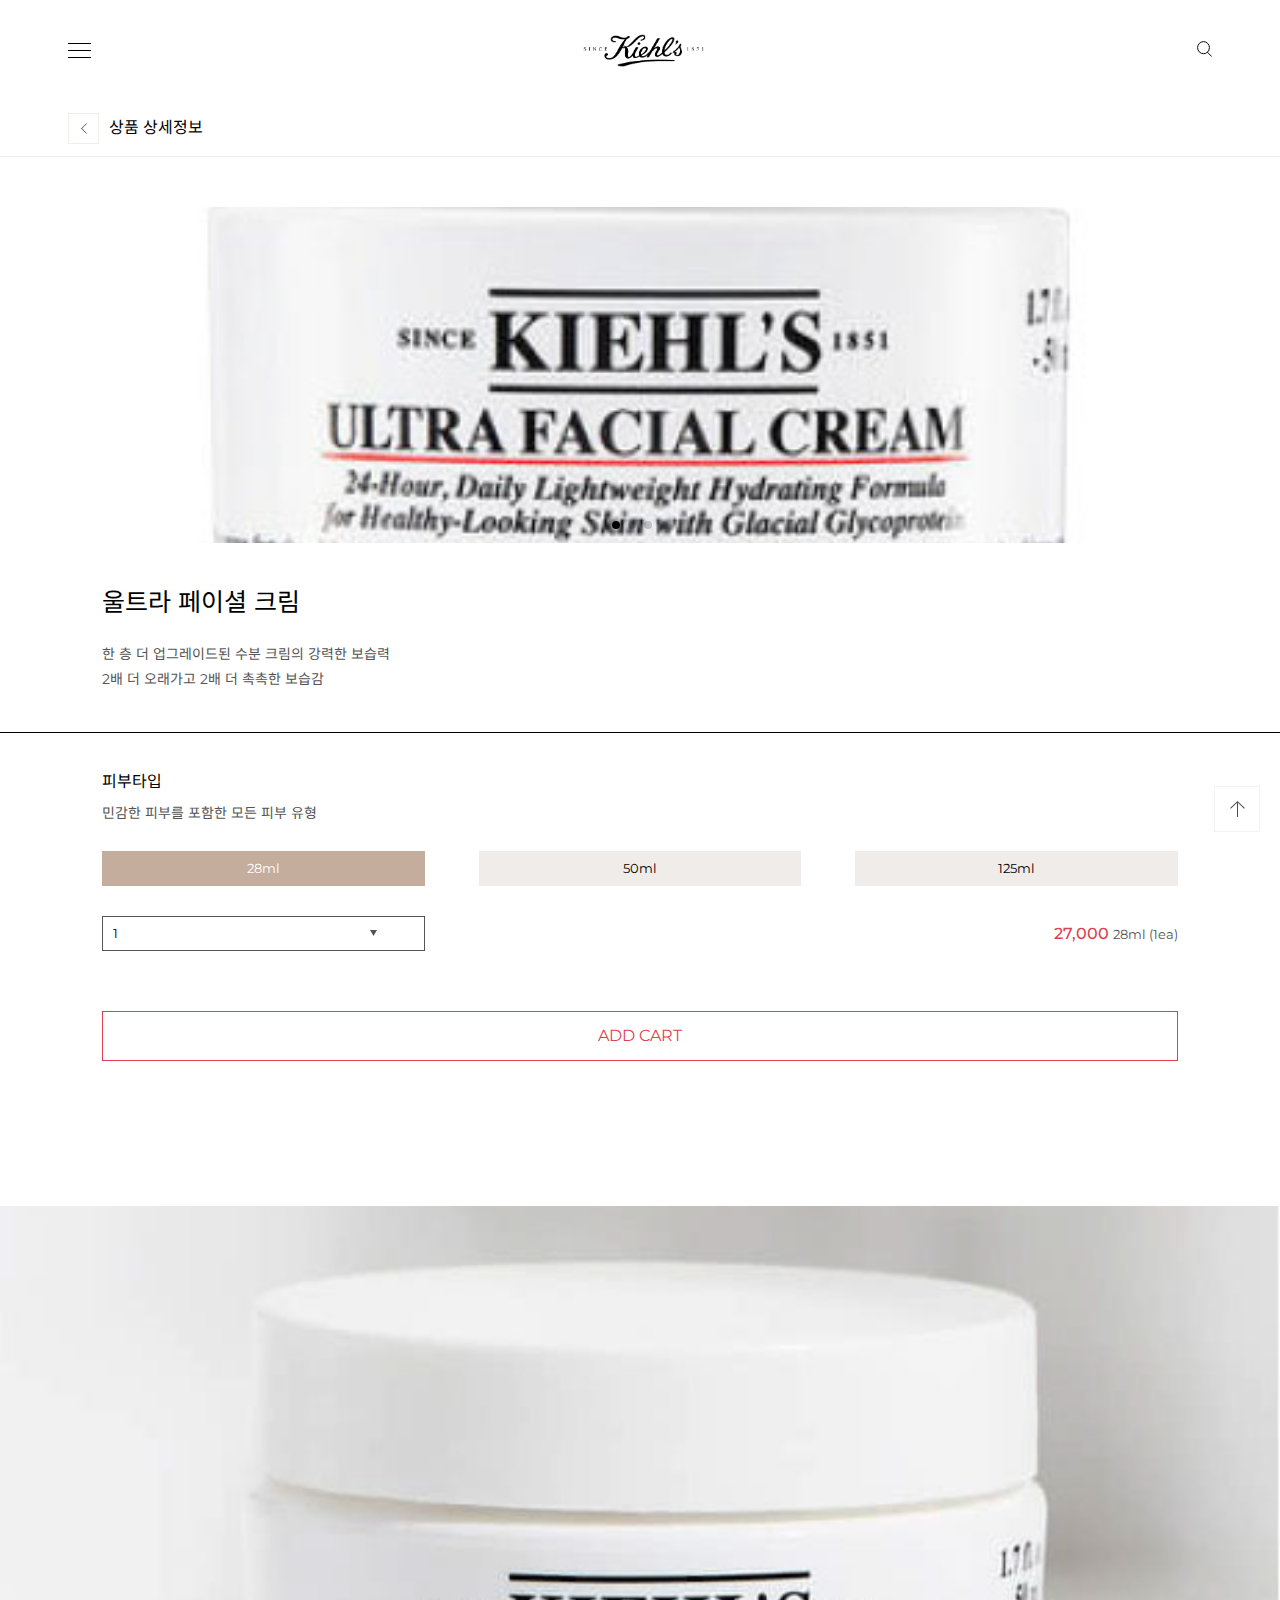
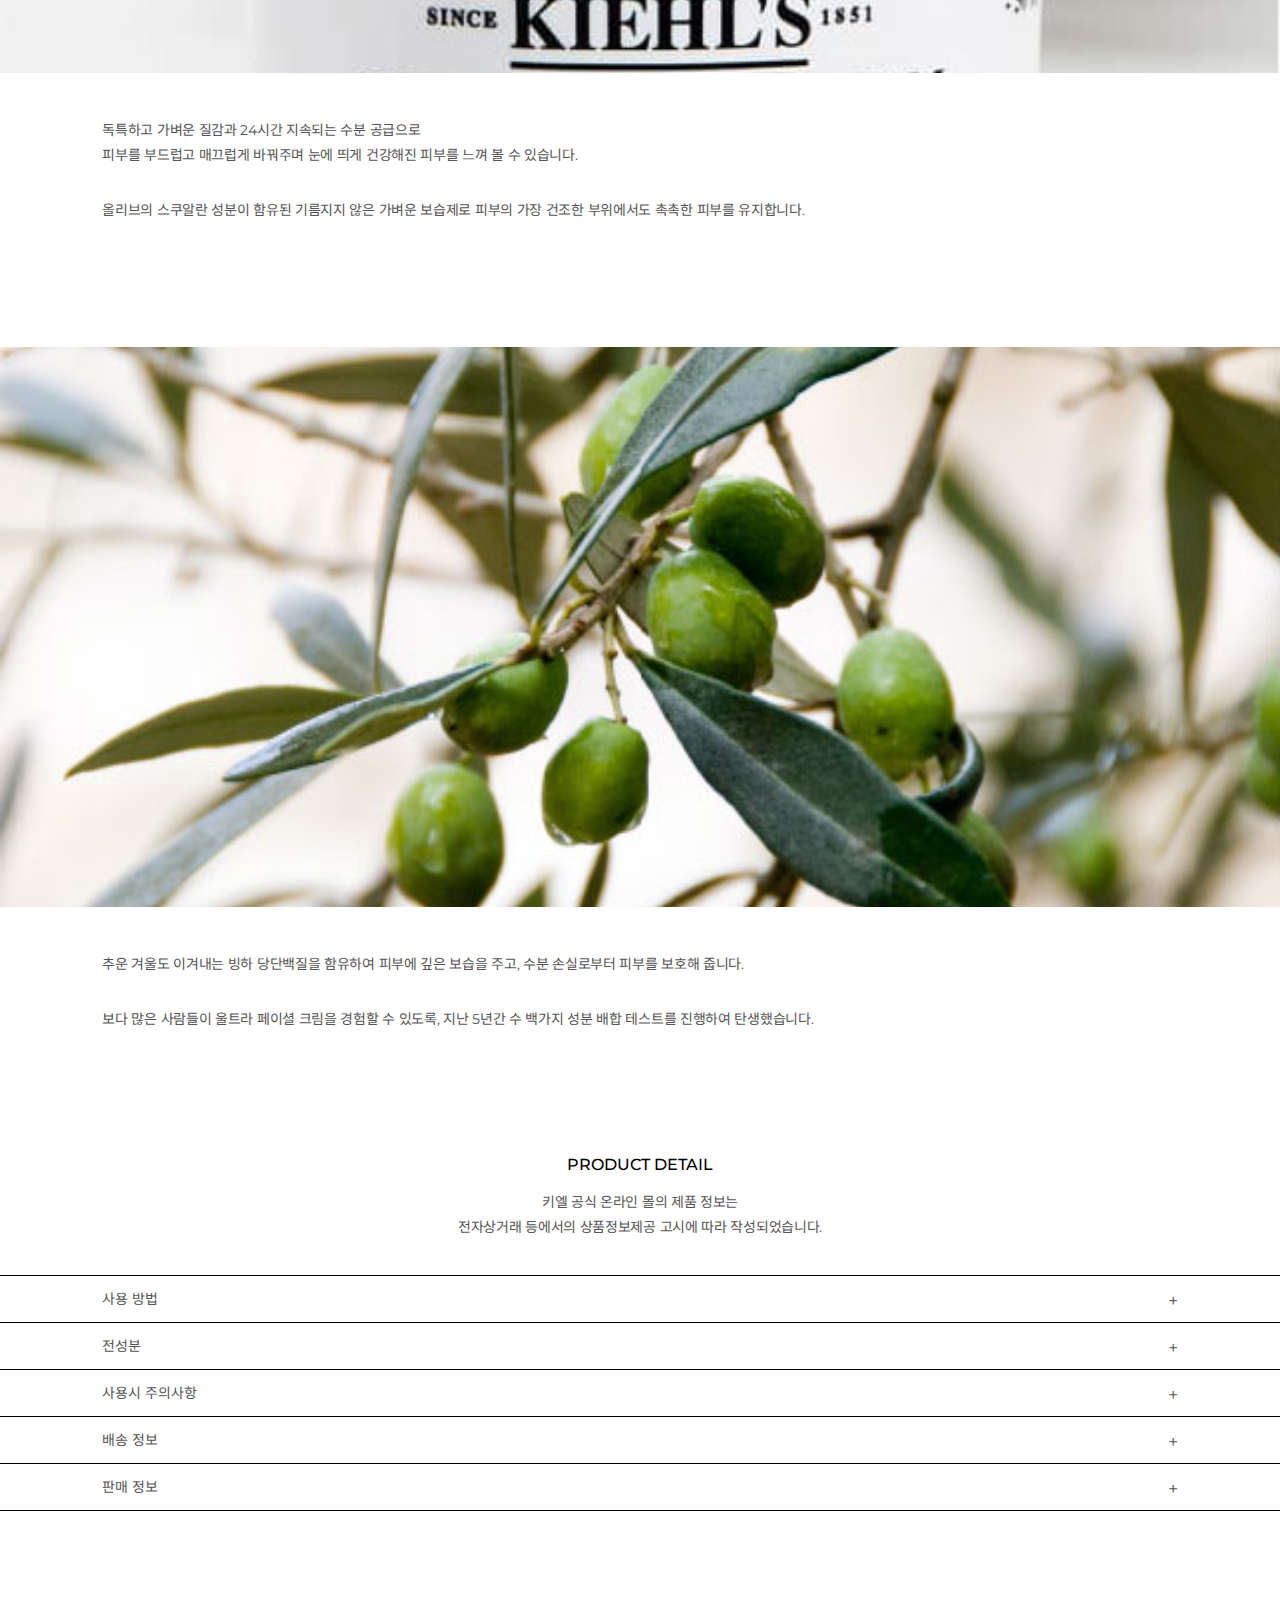
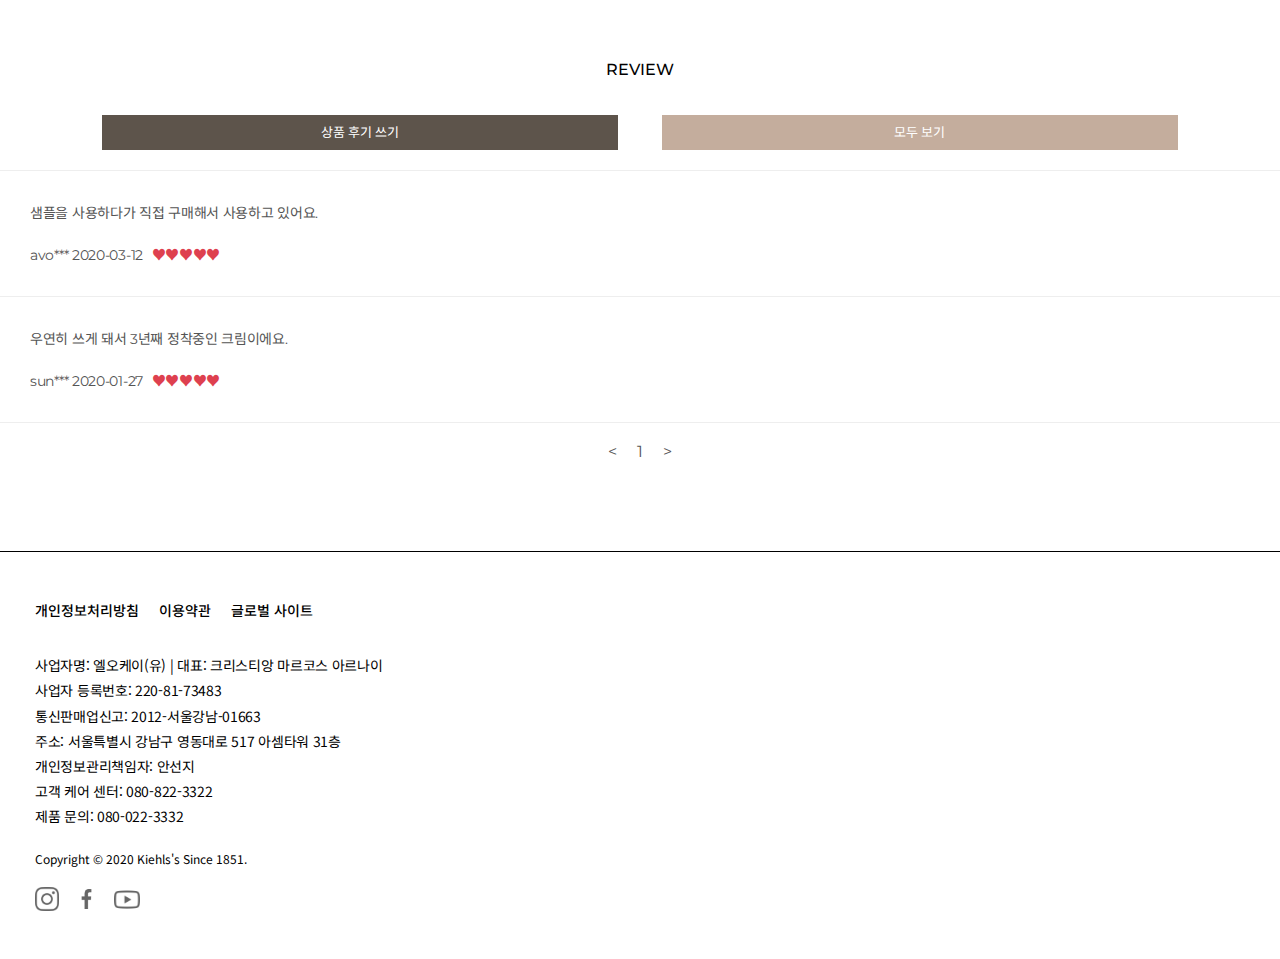
==== prdDetail/detail.html @ f4f944f7 "modify detail page problems" ====
<!DOCTYPE html>
<html lang="ko">
    <head>
        <meta charset="utf-8">
        <meta http-equiv="X-UA-Compatible" content="IE=Edge">
        <meta name="viewport" content="width=device-width, initial-scale=1, minimum-scale=1, maximum-scale=1, user-scalable=no">
        <title>키엘 공식 온라인 몰</title>
        <meta name="description" content="온라인 몰 혜택, 프로모션, 스킨케어, 바디케어, 헤어, 향수 등 제품소개">
        <meta name="keywords" content="키엘, 공식 온라인 몰, 온라인몰 혜택 Kiehl's">
        <meta property="og:title" content="키엘 공식 온라인 몰">
        <meta property="og:url" content="http://sinbhs.dothome.co.kr/kiehlsWebpage/prdDetail/detail.html">
        <meta property="og:image" content="https://www.kiehls.co.kr/on/demandware.static/-/Sites-kiehls-kr-Library/ko_KR/dwb7ccbcce/170309-og-image.jpg">
        <meta property="og:description" content="온라인 몰 혜택, 프로모션, 스킨케어, 바디케어, 헤어, 향수 등 제품소개">
        <!-- twitter -->
        <meta name="twitter:card" content="키엘 공식 온라인 몰">
        <meta name="twitter:title" content="키엘 공식 온라인 몰">
        <meta name="twitter:url" content="http://sinbhs.dothome.co.kr/kiehlsWebpage/prdDetail/detail.html">
        <meta name="twitter:image" content="https://img1.daumcdn.net/thumb/R1280x0/?scode=mtistory2&fname=https%3A%2F%2Fblog.kakaocdn.net%2Fdn%2FZUYjJ%2FbtqJjFGvYnX%2FF4iKbvfAOw3pqucAxz499K%2Fimg.jpg">
        <meta name="twitter:description" content="온라인 몰 혜택, 프로모션, 스킨케어, 바디케어, 헤어, 향수 등 제품소개">

        <!-- favicon -->
        <link rel="apple-touch-icon" sizes="114x114" href="../images/apple-touch-icon.png">
        <link rel="icon" type="image/png" sizes="32x32" href="../images/favicon-32x32.png">
        <link rel="icon" type="image/png" sizes="16x16" href="../images/favicon-16x16.png">
        <meta name="msapplication-TileColor" content="#da532c">
        <meta name="theme-color" content="#ffffff">
        <!-- normalize css -->
        <link rel="stylesheet" href="../common/normalize.css">
        <!-- font css -->
        <link href="https://fonts.googleapis.com/css2?family=Montserrat:wght@400;500;600&family=Noto+Sans+KR:wght@300;400;500&display=swap" rel="stylesheet">
        <!-- swiper css -->
        <link rel="stylesheet" href="../common/swiper-bundle.min.css">
        <!-- detail css -->
        <link rel="stylesheet" href="detail.css">

        <!-- jQuery -->
        <script src="https://cdn.jsdelivr.net/npm/jquery@3.5.1/dist/jquery.min.js"></script>
        <script src="../common/swiper-bundle.min.js"></script>
        <script src="js/detail.js"></script>
    </head>

    <body>
        <header>
            <!-- 모바일 햄버거 메뉴 -->
            <div class="hamburgerMenu">
                <div class="center"></div>
            </div>
            <!-- 메인 네비게이션 바 -->
            <ul class="gnb">
                <li>
                    <a href="#">브랜드 소개</a>
                    <div class="sub_menu1 sub">
                        <ul>
                            <li>about Brand</li>
                            <li><a href="#">브랜드 스토리</a></li>
                            <li><a href="#">매장 안내</a></li>
                        </ul>
                    </div>
                </li>
                <li><a href="../product/product.html">제품 소개</a>
                    <div class="sub_menu2 sub">
                        <ul>
                            <li>by Category</li>
                            <li><a href="#">신제품</a></li>
                            <li><a href="#">베스트 셀러</a></li>
                            <li><a href="../product/product.html">스킨 케어</a></li>
                            <li><a href="#">맨 케어</a></li>
                            <li><a href="#">바디 & 헤어</a></li>
                            <li><a href="#">반려동물</a></li>
                        </ul>
                    </div>
                </li>
                <li><a href="#">이벤트</a></li>
            </ul>
            <!-- 로고 -->
            <h1><a href="../index.html">kiehl's Logo</a></h1>
            <!-- 검색, 멤버, 장바구니 내비게이션 -->
            <div class="right">
                <a href="#"><img src="../images/searchIcon.svg" alt="search"></a>
                <ul class="sub_gnb">
                    <li><a href="#">로그인</a></li>
                    <li><a href="#">회원가입</a></li>
                    <li><a href="#"><img src="../images/shoppingBag.svg" alt="shoppingBag"></a></li>
                </ul>
            </div>
        </header>
        <!-- 검색창 -->
        <div class="searchBox">
            <form id="searchBarform">
                <fieldset>
                    <img src="../images/searchIcon.svg" alt="search icon" class="search-icon">
                    <input type="text" id="keyword" placeholder="Type here to search">
                    <img src="../images/closebtn.png" alt="close-icon" class="close-icon">
                </fieldset>
            </form>
        </div>
        <!-- 햄버거 메뉴 overlay -->
        <aside>
            <div class="first">
                <ul class="category">
                    <li><a href="#">브랜드 소개</a></li>
                    <li><a href="#">제품 소개</a></li>
                    <li><a href="#">이벤트</a></li>
                </ul>
                <ul class="member">
                    <li><a href="#">로그인/회원가입</a></li>
                    <li><a href="#">주문조회</a></li>
                    <li><a href="#">장바구니</a></li>
                </ul>
            </div>
            <div class="brand second">
                <ul>
                    <li><a href="#">브랜드 스토리</a></li>
                    <li><a href="#">매장 안내</a></li>
                </ul>
            </div>
            <div class="prd second">
                <ul>
                    <li><a href="#">신제품</a></li>
                    <li><a href="../product/product.html">베스트 셀러</a></li>
                    <li><a href="../product/product.html">스킨 케어</a></li>
                    <li><a href="#">맨 케어</a></li>
                    <li><a href="#">바디 & 헤어</a></li>
                    <li><a href="#">반려동물</a></li>
                </ul>
            </div>
        </aside>
        <!-- contents container-->
        <div class="container">
            <!-- 제품 메뉴 박스 -->
            <div class="product-menu-box">
                <!-- 카테고리 타이틀 -->
                <div class="titleArea">
                    <div class="return_history">
                        <a href="#" onclick="history.go(-1); return false;"><img src="images/historyReturnBtn.svg" alt="뒤로가기 버튼"></a>
                    </div>
                    <h2>상품 상세정보</h2>
                </div>
                <!-- 경로 -->
                <div class="category-path">
                    <ol>
                        <li><a href="../index.html">홈</a></li>
                        <li><a href="../product/product.html">스킨 케어</a></li>
                        <li><a href="#">모든 스킨</a></li>
                        <li><a href="#">울트라 페이셜 크림</a></li>
                    </ol>
                </div>
            </div>
            <!-- 제품 박스1 -->
            <div class="prdBox1">
                <div class="prdSlide">
                    <div class="prdImg swiper-container">
                        <ul class="swiper-wrapper">
                            <li class="swiper-slide"></li>
                            <li class="swiper-slide"></li>
                            <li class="swiper-slide"></li>
                            <li class="swiper-slide"></li>
                        </ul>
                        <!-- Add Pagination -->
                        <div class="swiper-pagination"></div>
                    </div>
                </div>
                <div class="prdInfo">
                    <div class="infoTop">
                        <h3>울트라 페이셜 크림</h3>
                        <p>한 층 더 업그레이드된 수분 크림의 강력한 보습력<br>2배 더 오래가고 2배 더 촉촉한 보습감</p>
                    </div>
                    <h4>피부타입</h4>
                    <p>민감한 피부를 포함한 모든 피부 유형</p>
                    <form>
                        <div class="capacity">
                            <input type="button" value="28ml" class="choice">
                            <input type="button" value="50ml">
                            <input type="button" value="125ml">
                        </div>
                        <div class="ea_price">
                            <div class="ea">
                                <select name="ea" id="ea">
                                    <option value="1">1</option>
                                    <option value="2">2</option>
                                    <option value="3">3</option>
                                </select>
                            </div>
                            <div class="price">
                                <p>27,000 <span>28ml (1ea)</span></p>
                            </div>
                        </div>
                        <input type="button" value="add cart" class="cart">
                    </form>
                </div>
            </div>
            <!-- 제품 박스2 -->
            <div class="prdBox2">
                <div class="left">
                    <div class="img1">img1</div>
                    <div class="txtbox">
                        <p>독특하고 가벼운 질감과 24시간 지속되는 수분 공급으로 <br>피부를 부드럽고 매끄럽게 바꿔주며 눈에 띄게 건강해진 피부를 느껴 볼 수 있습니다.</p>
                        <p>올리브의 스쿠알란 성분이 함유된 기름지지 않은 가벼운 보습제로 피부의 가장 건조한 부위에서도 촉촉한 피부를 유지합니다.</p>
                    </div>
                </div>
                <div class="right">
                    <div class="img2">img2</div>
                    <p>추운 겨울도 이겨내는 빙하 당단백질을 함유하여 피부에 깊은 보습을 주고, 수분 손실로부터 피부를 보호해 줍니다.</p>
                    <p>보다 많은 사람들이 울트라 페이셜 크림을 경험할 수 있도록, 지난 5년간 수 백가지 성분 배합 테스트를 진행하여 탄생했습니다.</p>
                </div>
            </div>
            <div class="prdBox3">
                <h2>product detail</h2>
                <p>키엘 공식 온라인 몰의 제품 정보는 <br>전자상거래 등에서의 상품정보제공 고시에 따라 작성되었습니다.</p>
                <ul class="menu">
                    <li>
                        <span>사용 방법</span>
                        <div class="txt">
                            에센스 후 얼굴과 목에 펴 발라주세요. 오전 오후 모두 사용 가능합니다.
                        </div>
                    </li>
                    <li>
                        <span>전성분</span>
                        <div class="txt">
                            정제수 글리세린 사이클로헥사실록세인 스쿠알란 비스-피이지-18메틸에터다이메틸실레인 수크로오스스테아레이트 스테아릴알코올 피이지-8스테아레이트 미리스틸미리스테이트 펜타에리스리틸테트라에틸헥사노에이트 살구씨오일 페녹시에탄올 아보카도오일 글리세릴스테아레이트 세틸알코올 쌀겨오일 올리브오일 클로페네신 스테아릭애씨드 팔미틱애씨드 다이소듐이디티에이 아크릴레이트/C10-30알킬아크릴레이트크로스폴리머 카보머 스위트아몬드오일 잔탄검 에틸헥실글리세린 소듐하이드록사이드 토코페롤 돌콩오일 슈도알테로모나스발효추출물 미리스틱애씨드 하이드록시팔미토일스핑가닌 비에이치티 살리실릭애씨드 시트릭애씨드
                        </div>
                    </li>
                    <li>
                        <span>사용시 주의사항</span>
                        <div class="txt">
                            <ol>
                                <li>화장품 사용 시 또는 사용 후 직사광선에 의하여 사용부위가 붉은 반점, 부어오름 또는 가려움 등의 증상이나 부작용이 있는 경우 전문의와 상담할 것</li>
                                <li>상처가 있는 부위에는 사용을 자제할 것</li>
                                <li>보관 및 취급 시 주의 사항
                                    <p>가) 어린이의 손이 닿지 않는 곳에 보관할 것</p>
                                    <p>나) 직사광선을 피해서 보관할 것</p>
                                    <p>상세한 주의사항 내용은 제품에 부착된 라벨 내용을 참조해 주세요.</p>
                                </li>
                            </ol>
                        </div>
                    </li>
                    <li>
                        <span>배송 정보</span>
                        <div class="txt">
                            배송되는 제품은 사용기한이 12개월 이상 남아있는 제품부터 순차적으로 배송됩니다.<br>배송 문의 : 080-822-3322
                        </div>
                    </li>
                    <li>
                        <span>판매 정보</span>
                        <div class="txt">
                            <ul>
                                <li>책임판매업자: 엘오케이(유)</li>
                                <li>제조원: 미국 로레알사</li>
                                <li>제조국: 미국</li>
                                <li>품질보증기준: 본 제품에 이상이 있을 경우 공정거래위원회 고시 품목별 소비자 분쟁해결기준에 의해 보상해드립니다.</li>
                                <li>소비자상담 전화번호(구매/배송/사이트 이용 문의): 080-822-3322</li>
                                <li>제품 문의: 080-022-3332</li>
                            </ul>
                        </div>
                    </li>
                </ul>
            </div>
            <!-- review & Q&A -->
            <div class="prdBox4">
                <h2>review</h2>
                <div class="reversebox">
                    <div class="btnbox">
                        <input type="button" value="상품 후기 쓰기">
                        <input type="button" value="모두 보기">
                    </div>
                    <div class="reviewBox">
                        <ul class="reviewList">
                            <li>
                                <a href="#">
                                    <div class="thumb">
                                        <img src="images/review1.jpg" alt="review1">
                                    </div>
                                    <div class="con">
                                        <p>샘플을 사용하다가 직접 구매해서 사용하고 있어요.<br>사용 후 피부가 촉촉하면서 윤기가 돌아요. 보습 지속력도 좋아 하루종일 피부가 건조하지 않고 당김이 없어 좋아요.</p>
                                        <div class="bot">
                                            <p>avo***  2020-03-12  <span>♥♥♥♥♥</span></p>
                                        </div>
                                    </div>
                                </a>
                            </li>
                            <li>
                                <a href="#">
                                    <div class="thumb">
                                        <img src="images/review2.jpg" alt="review2">
                                    </div>
                                    <div class="con">
                                        <p>우연히 쓰게 돼서 3년째 정착중인 크림이에요.<br>겨울철에는 물론이고 여름에도 토너에 이거 하나만 바르면 딱입니다.</p>
                                        <div class="bot">
                                            <p>sun***  2020-01-27  <span>♥♥♥♥♥</span></p>
                                        </div>
                                    </div>
                                </a>
                            </li>
                        </ul>
                    </div>
                </div>
                    <div class="page">
                        <ul>
                            <li><a href="#"><</a></li>
                            <li><a href="#">1</a></li>
                            <li><a href="#">></a></li>
                        </ul>
                    </div>
            </div>
        </div>
        <!-- footer -->
        <footer>
            <ul>
                <li><a href="#">개인정보처리방침</a></li>
                <li><a href="#">이용약관</a></li>
                <li><a href="#">글로벌 사이트</a></li>
            </ul>
            <div class="box">
                <p>사업자명: 엘오케이(유) | 대표: 크리스티앙 마르코스 아르나이<br>사업자 등록번호: 220-81-73483<br>통신판매업신고: 2012-서울강남-01663<br>주소: 서울특별시 강남구 영동대로 517 아셈타워 31층<br>개인정보관리책임자: 안선지<br>고객 케어 센터: 080-822-3322<br>제품 문의: 080-022-3332</p>
            </div>
            <div class="botBox">
                <div class="copyright">
                    <p>copyright &copy; 2020 kiehls's Since 1851.</p>
                </div>
                <div class="sns">
                    <div class="insta">
                        <a href="https://www.instagram.com/kiehlskorea/?hl=ko" target="_blank"><img src="../images/instagramIcon.svg" alt="insta"></a>
                    </div>
                    <div class="facebook">
                        <a href="https://www.facebook.com/KiehlsKorea/" target="_blank"><img src="../images/facebookIcon.svg" alt="fb"></a>
                    </div>
                    <div class="youtube">
                        <a href="https://www.youtube.com/user/kiehlskorea" target="_blank"><img src="../images/youtubeIcon.svg" alt="youtube"></a>
                    </div>
                </div>
            </div>
        </footer>
    </div>
    <div class="mask"></div>
    <a class="scrollTop"></a>
    </body>
</html>
---- prdDetail/detail.css ----
@charset "utf-8";

body {font-family:'Montserrat','Noto Sans KR', sans-serif;}
p, h1, h2 {margin:0;}
ul {list-style: none; margin:0; padding:0;}
a {text-decoration: none; color:inherit; display:block;}
img {vertical-align: top;}

/* ---------- 모바일 ---------- */

/* 헤더 */
header {width: 100%; height:100px; background-color: #fff; display: flex; align-items: center; justify-content: space-between; padding:0 5.2777%; box-sizing: border-box; position:fixed; top:0; left:0; z-index: 20; transition:.3s;}
header.scrollDown {height:60px; border-bottom: 1px solid #eee;}
header .hamburgerMenu {width:23px; height:23px; display: flex; align-items: center; cursor: pointer;}
header .hamburgerMenu .center {width:23px; height:1px; background-color: #000;position: relative; z-index: 20;}
header .hamburgerMenu .center::before {content:''; display: block; width:23px; height:1px; background-color: #000; position: absolute; top:7px;}
header .hamburgerMenu .center::after {content:''; display: block; width:23px; height:1px; background-color: #000; position: absolute; bottom:7px;}
header h1 {text-indent: -9999px; background: url(../images/kielLogo.png) no-repeat center/cover; width:125px; height:33px;}
header h1 a {height:100%;}
header .gnb, header .sub_gnb {display: none;}

/* mobile hamburgerMenu overlay */
aside {display: flex; position: fixed; top:0; left:-100%; width: 100%; height:100%; z-index: 19;}
aside .first {width:50%; height:100vh; background-color: #fff; position: absolute; top:0; left:0; z-index: 18; padding:110px 25px 0; box-sizing: border-box; display: flex; flex-direction: column; letter-spacing: -0.3px; font-weight: 300;}
aside .first .category {font-size: 15px; line-height: 2.5;}
aside .first .member {font-size:14px; line-height: 2; position: absolute; bottom:150px; left:25px;}
aside .second {width:50%; height:100vh; background-color:#fbf9f5; position: absolute; top:0; right:0; padding:110px 25px 0; box-sizing: border-box; font-size:15px; line-height: 2.5; letter-spacing: -0.3px; opacity: 0; font-weight: 300;}

/* mobile hamburgerMenu active */
.hamburgerMenu.activeM div{animation: Menu 300ms ease forwards;}
.hamburgerMenu.activeM div::before{display: none;}
.hamburgerMenu.activeM div::after {bottom:0; animation: Menu-after 300ms ease forwards;}

@keyframes Menu {
    50% {transform:rotate(0deg);}
    100% {transform:rotate(45deg);}
}
@keyframes Menu-after {
    50% {bottom:0; transform: rotate(0deg);}
    100% {bottom:0; transform:rotate(90deg);}
}

/* search box */
.searchBox {width:100%; position:fixed; top:99px; z-index:17; background-color: #fff; opacity: 0; visibility: hidden; transition: 0.3s;}
.searchBox.click {opacity: 1; visibility: visible;}
html.scrollDown .searchBox {top:59px;}
fieldset {border:none; border-radius: 0; padding:0; width:80%; margin:0 auto; position: relative;}
fieldset img {position:absolute; display: block;}
fieldset .search-icon {top:32px;}
fieldset input {width:100%; padding:0 36px 5px; border:0; line-height: 32px; font-size:15px; color:#7c8389; background-color: #fff; margin:24px auto; border-bottom:1px solid #000; box-sizing: border-box; outline: none;}
fieldset .close-icon {width:15px; top:32px; right:10px; cursor: pointer;}

/* container */
.container {color:#555555; padding-top:100px;}
p {line-height: 21px;}

/* 제품 타이틀 메뉴 */
.container .titleArea {height: 56px; display: flex; align-items: center; padding:0 5.3333%; border-bottom: 1px solid #F1EDE9;}
.container .titleArea .return_history {width:29px; height:29px; border:1px solid #F1EDE9;}
.container .titleArea .return_history a img {display: block; padding:9px 11.5px;}
.container .titleArea h2 {padding-left:10px; font-size: 1em; color:#000; font-weight: normal; margin-bottom:0;}


/* 제품 메뉴 박스 */
.container .product-menu-box .category-path {display: none;}

/* prdBox1 */
/* prdBox1 slider */
.container .prdBox1 .prdImg {width:100%; height:336px; margin:50px 0 45px;}
.container .prdBox1 .prdImg .swiper-container {width:100%; height:100%;}
.container .prdBox1 .prdImg ul li:first-child {background: url(images/prdDetail1.jpg) no-repeat center/cover;}
.container .prdBox1 .prdImg ul li:nth-child(2) {background: url(images/prdDetail2.jpg) no-repeat center/cover;}
.container .prdBox1 .prdImg ul li:nth-child(3) {background: url(images/prdDetail3.jpg) no-repeat center/cover;}
.container .prdBox1 .prdImg ul li:last-child {background: url(images/prdDetail4.jpg) no-repeat center/cover;}
/* prdBox1 info */
.prdBox1 .prdInfo .infoTop {border-bottom:1px solid #000;}
.prdBox1 .prdInfo h3 {font-size: 25px; font-weight: normal; color:#000; padding:0 8%;}
.prdBox1 .prdInfo p {padding:0 8% 40px; font-size: 14px; line-height:25px;}
.prdBox1 .prdInfo h4 {margin:0; padding:40px 8% 10px; font-weight: normal; color:#000;}
.prdBox1 .prdInfo h4 + p {padding-bottom: 25px;}
.prdBox1 form .capacity {padding:0 8% 30px; display: flex; justify-content: space-between;}
.prdBox1 form .capacity input {width:30%; height:35px; font-size: 13px; outline: none; border:none; background-color: #EFECEA;}
.prdBox1 form .capacity input.choice {background-color: #C4AD9D; color:#fff;}
.prdBox1 form .ea_price {padding:0 8% 60px; display: flex; justify-content: space-between;}
.prdBox1 form .ea_price .ea {width: 30%;}
.prdBox1 form .ea_price .price {display: flex; justify-content: flex-end; align-items: center;}
.prdBox1 form .ea_price .price p {padding:0; font-size: 16px; color: #de404f; font-weight: 500;}
.prdBox1 form .ea_price .price p span {color:#555; font-size:13px;font-weight: normal;}
.prdBox1 form .ea_price .ea select {width:100%; font-size: 13px; outline:none; border-color:#555; padding:9px 40px 9px 10px; appearance: none; background: url(images/selectBtn.svg) no-repeat 85% 50%;}
.prdBox1 form .cart {width:84%; margin:0 8%; background-color: transparent; outline: none; border:1px solid #de404f; color:#de404f; text-transform: uppercase; padding:15px;}
.prdBox1 form .cart:active {background-color: #de404f; color:#fff;}

/* prdBox2 img & detail explain */
.prdBox2 {margin-top:145px;}
.prdBox2 .left .img1 {width:100%; height:467px; text-indent: -9999px; background: url(images/img1.jpg) no-repeat center/cover; margin-bottom: 45px;}
.prdBox2 .left p, .prdBox2 .right p {padding:0 8% 30px; font-size: 14px; line-height: 25px; letter-spacing: -0.3px;}
.prdBox2 .left p:nth-of-type(2), .prdBox2 .right p:nth-of-type(2) {padding-bottom:124px;}
.prdBox2 .right .img2 {width:100%; height:560px; text-indent: -9999px; background: url(images/img2.jpg) no-repeat center/cover; margin-bottom: 45px;}

/* prdBox3 Menu */
.prdBox3 {margin-bottom: 150px;}
h2 {text-align: center; font-size: 16px; font-weight: 500; text-transform: uppercase; margin-bottom: 15px; color:#000;}
.prdBox3 > p {text-align: center; font-size: 14px; letter-spacing: -0.3px; line-height: 25px; margin-bottom:35px;}
.prdBox3 > ul > li:first-child {border-top: 1px solid #000;}
.prdBox3 > ul > li {border-bottom: 1px solid #000; padding:15px 8%; font-size: 14px;}
.prdBox3 > ul > li::before {content: '+'; font-size:18px; float:right;}
.prdBox3 ul li .txt {line-height: 25px; padding:20px 10px;}
.prdBox3 .menu li.on::before {content: '-';}

/* prdBox4 review */
.prdBox4 h2 {margin-bottom:35px;}
.prdBox4 .btnbox {padding:0 8% 20px; display: flex; justify-content: space-between;}
.prdBox4 .btnbox input {width:48%; height:35px; outline: none; border:none; color:#fff; font-size: 13px;}
.prdBox4 .btnbox input:nth-of-type(1) {background-color: #5D544B;}
.prdBox4 .btnbox input:nth-of-type(2) {background-color: #C4AD9D;}
.prdBox4 .reviewList li {border-top:1px solid #eee; font-size: 14px; letter-spacing: -0.3px;}
.prdBox4 .reviewList li:last-child {border-bottom:1px solid #eee;}
.prdBox4 .reviewList li a {height:85px; padding:20px 30px;}
.prdBox4 .reviewList li a .thumb {display: none;}
.prdBox4 .reviewList li a .con {display: flex; height:100%; flex-direction: column; justify-content: space-around;}
.prdBox4 .reviewList li a .con p {height:18px; overflow: hidden;}
.prdBox4 .reviewList li a .con .bot span {padding:0 5px; color:#de404f;}

/* page */
.page {padding:20px 8% 90px;}
.page ul {display: flex; justify-content: center;}
.page ul li {padding:0 10px;}

/* footer */
footer {padding: 50px 35px 0; font-size: 14px; font-family: 'Noto Sans KR', sans-serif; border-top:1px solid #000;}
footer ul {display: flex; font-size: 14px; margin-bottom:35px; font-weight: 500;}
footer ul li {padding-right:20px;}
footer ul li:hover {color:#de404f;}
footer .box {margin-bottom: 18px;}
footer .box p {line-height:1.8; letter-spacing: -0.3px;}
footer .copyright {margin-bottom: 18px; font-size: 12px; text-transform: capitalize;}
/* sns */
.sns {display: flex; margin-bottom:47px; align-items: center;}
.sns div {margin-right:18px;}

/* 스크롤 탑 */
.scrollTop {border:1px solid #eee; width:44px; height:44px; background: url(../images/scrollTopArrow.svg) no-repeat center, #fff; position: fixed; right:20px; bottom:68px; opacity: 0.7; cursor: pointer;}

/* hamburgerMenu mask */
.mask {position: fixed; top:0; left:0; width:100%; height:100%; background-color: #4a3939; z-index: 16; opacity: 0; visibility: hidden; transition:.5s ease-in-out;}
html.activeM .mask {opacity: 0.5; visibility: visible;}

/* ---------- pc ---------- */
@media screen and (min-width:1339px) {
    /* header */
    header {height:160px; font-size: 15px; font-weight: 500;}
    header.scrollDown {height:80px; background-color: #fff; border-bottom: 1px solid #eee;}
    header h1 {width:220px; height:58px; position: absolute; left:50%; transform: translateX(-50%);}
    header .hamburgerMenu {display:none;}

    header .gnb, header .sub_gnb {display: flex;}
    header .gnb li {margin-right:45px;}
    header .gnb > li > a {height: 160px; line-height: 160px;}
    header .gnb li:hover > a{color:#de404f;}

    header .right {display: flex; align-items: center;}
    header .right a {margin-right:45px;}
    header .right .sub_gnb li:hover {color:#de404f;}
    header .right .sub_gnb li:last-child a {margin-right: 0;}

    /* header 호버시 나타나는 소메뉴 */
    .sub {width:100%; background-color: #fff; display: flex; align-items: center; padding:10px 5.2777%; position:fixed; top:120px; left:0; z-index:999; font-size:15px;}
    .sub li{padding:10px 0; font-weight: normal;}
    .sub li:first-child {font-weight: bold;}
    html.scrollDown .sub {top:80px;}

    /* search box */
    .searchBox {top:160px;}
    html.scrollDown .searchBox {top:80px;}
    fieldset {width:50%;}

    /* 제품 메뉴박스 */
    .container .product-menu-box .titleArea {padding:0; margin-top:43px; border:0;}
    .container .product-menu-box .titleArea .return_history {display: none;}
    .container .product-menu-box .titleArea h2 {text-indent: -9999px;}
    .container .product-menu-box .category-path {display: flex; justify-content: flex-end; align-items: center;}
    .product-menu-box .category-path ol {display: flex; margin:0; padding:0; list-style: none;}
    .product-menu-box .category-path ol li{padding-left:15px; margin-left:10px; background: url(images/path.svg) no-repeat 0 50%;}
    .product-menu-box .category-path ol li:first-child{background:none;}

    /* container */
    .container {padding:160px 10.9375% 0;}

    /* prdBox1 Img & Info */
    .prdBox1 {display: flex; padding:40px;}
    .container .prdSlide {width:50%; display: flex; align-items: center;}
    .container .prdBox1 .prdImg {width:462px; height:462px; margin:0 auto;}
    .container .prdBox1 .prdInfo {width:50%; padding:40px; box-sizing: border-box;}
    .prdBox1 .prdInfo h3 {padding:0; font-size: 30px;}
    .prdBox1 .prdInfo p {padding:0 0 28px; font-size: 16px; line-height: 28px;}
    .prdBox1 .prdInfo h4 {padding:30px 0 15px;}
    .prdBox1 form .capacity {padding: 0 0 35px;}
    .prdBox1 form .capacity input {height:55px; font-size: 16px; cursor: pointer;}
    .prdBox1 form .ea_price {padding: 0 0 65px;}
    .prdBox1 form .ea_price .ea select {height:55px; font-size: 16px; cursor: pointer;}
    .prdBox1 form .ea_price .price p {font-size: 25px;}
    .prdBox1 form .ea_price .price p span {font-size: 16px;}
    .prdBox1 form .cart {width:100%; margin:0; padding:20px; cursor: pointer; transition:0.3s;}
    .prdBox1 form .cart:hover {background-color: #de404f; color:#fff;}
    /* box2 img & detail explain */
    .prdBox2 {margin-top:150px; display: flex;}
    .prdBox2 .left {width:50%; display: flex; flex-direction: column-reverse; align-items: center;}
    .prdBox2 .left .img1 {width:85.6%; height:800px;}
    .prdBox2 .left p, .prdBox2 .right p {font-size: 16px; padding:41px 12.5333% 35px; box-sizing: border-box;}
    .prdBox2 .left p:nth-of-type(2) {padding:0 12.5333% 108px;}
    .prdBox2 .right {width:50%;}
    .prdBox2 .right .img2 {width:72.2666%; height: 810px; margin:0 auto;}
    .prdBox2 .right p:nth-of-type(1) {padding:87px 17% 0;}
    .prdBox2 .right p:nth-of-type(2) {padding:37px 17% 0;}

    /* prdBox3 Menu */
    .prdBox3 {margin:200px 0 290px;}
    h2 {font-size:25px; font-weight: 500; margin-bottom: 35px;}
    .prdBox3 > p br {display: none;}
    .prdBox3 > ul > li {padding:26px 4.7008%; font-size: 16px; cursor: pointer;}
    .prdBox3 > ul > li::before {font-size: 20px;}

    /* prdBox4 Review */
    .reversebox {display: flex; flex-direction: column-reverse;}
    .prdBox4 .reviewList li a {height:290px; padding:75px 38px; box-sizing: border-box; display: flex;}
    .prdBox4 .reviewList li a .thumb {display: block; padding-right:40px;}
    .prdBox4 .reviewList li a .con {padding:20px;}
    .prdBox4 .reviewList li a .con p {height:60px;}
    .prdBox4 .btnbox {padding:74px 0 94px;justify-content: flex-end;}
    .prdBox4 .btnbox input {width:195px; height:50px; cursor:pointer;}
    .prdBox4 .btnbox input:nth-of-type(1) {margin-right:34px;}
    .prdBox4 .page {display: none;}

    /* footer */
    footer {padding:120px 90px 0; font-size: 14px;}
    footer ul {font-size: 14px;}
    footer .box {margin-bottom: 30px;}
    footer .box p {line-height: 30px;}

    footer .botBox {display: flex; justify-content: space-between; padding:40px 0 90px; border-top: 1px solid #000;}
    footer .copyright {font-size: 14px; margin:0;}
    footer .sns {margin:0;}

    .scrollTop {bottom:56px;}
}
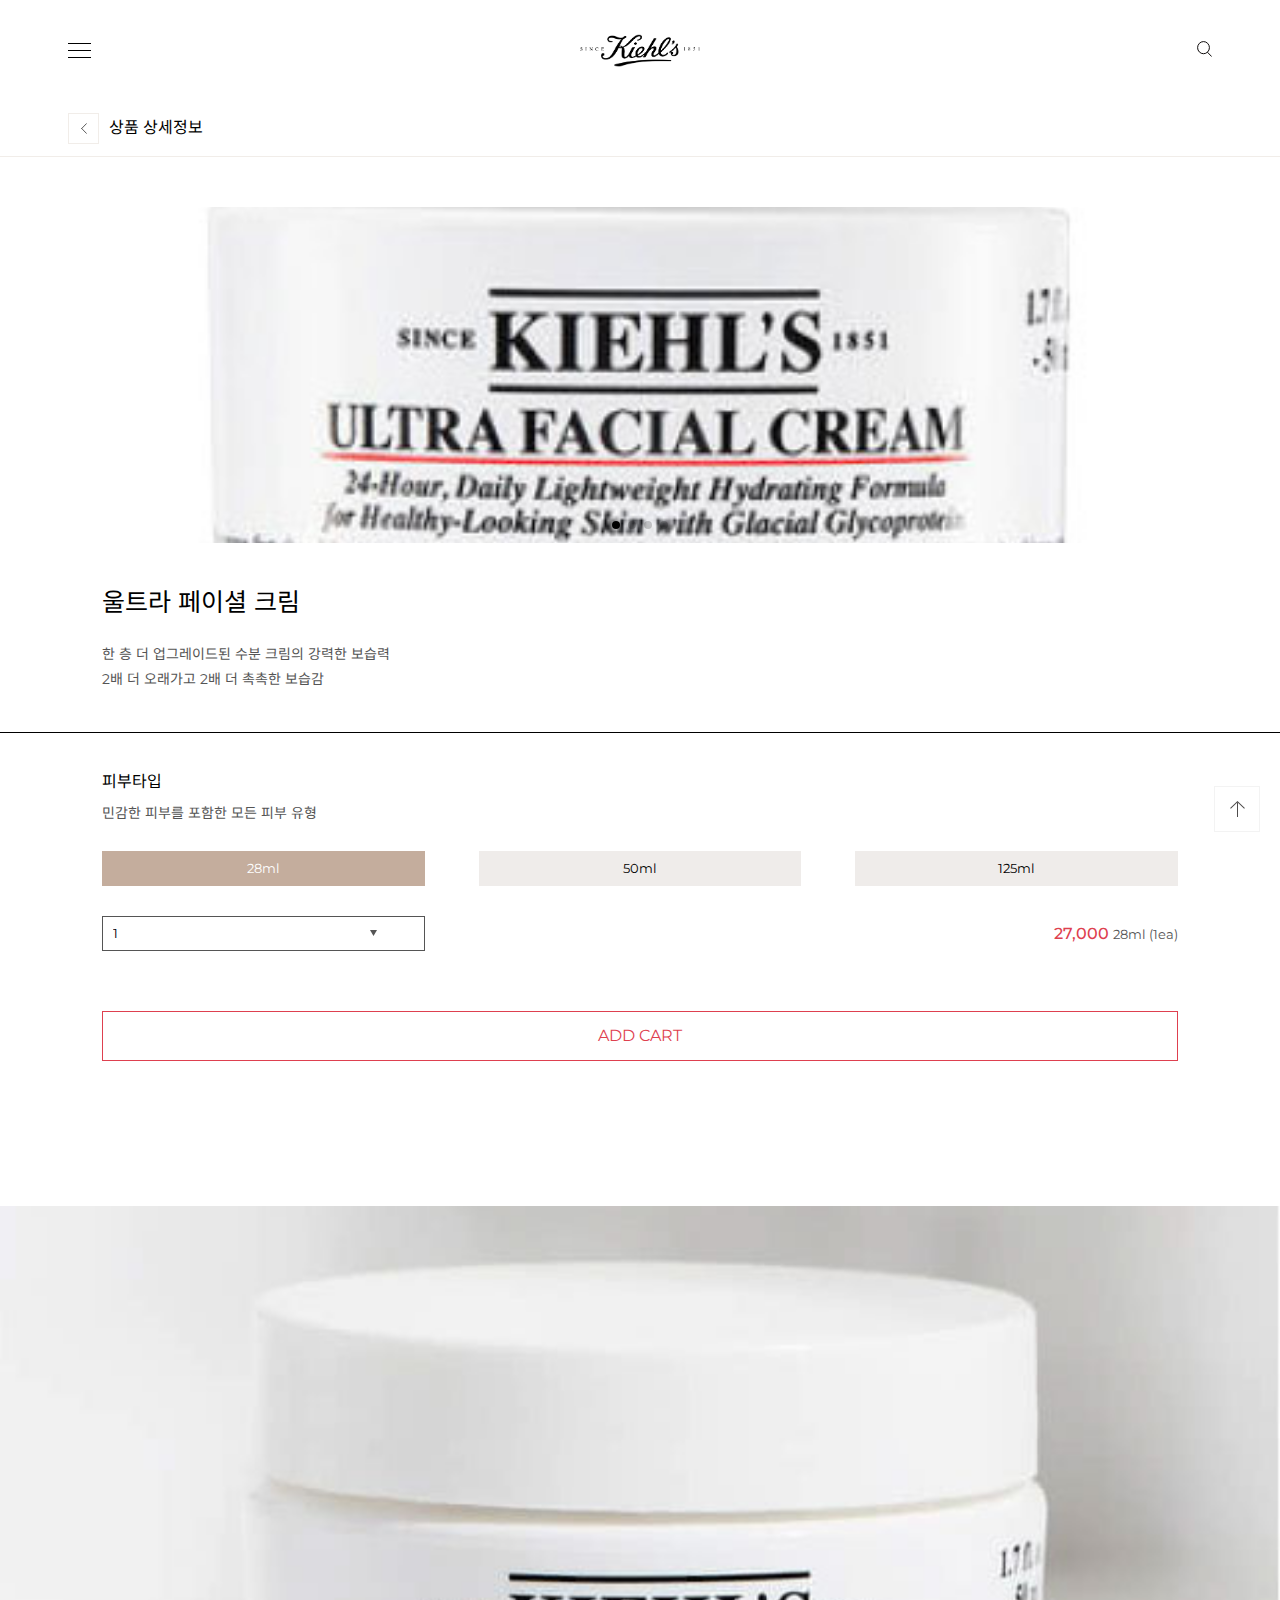
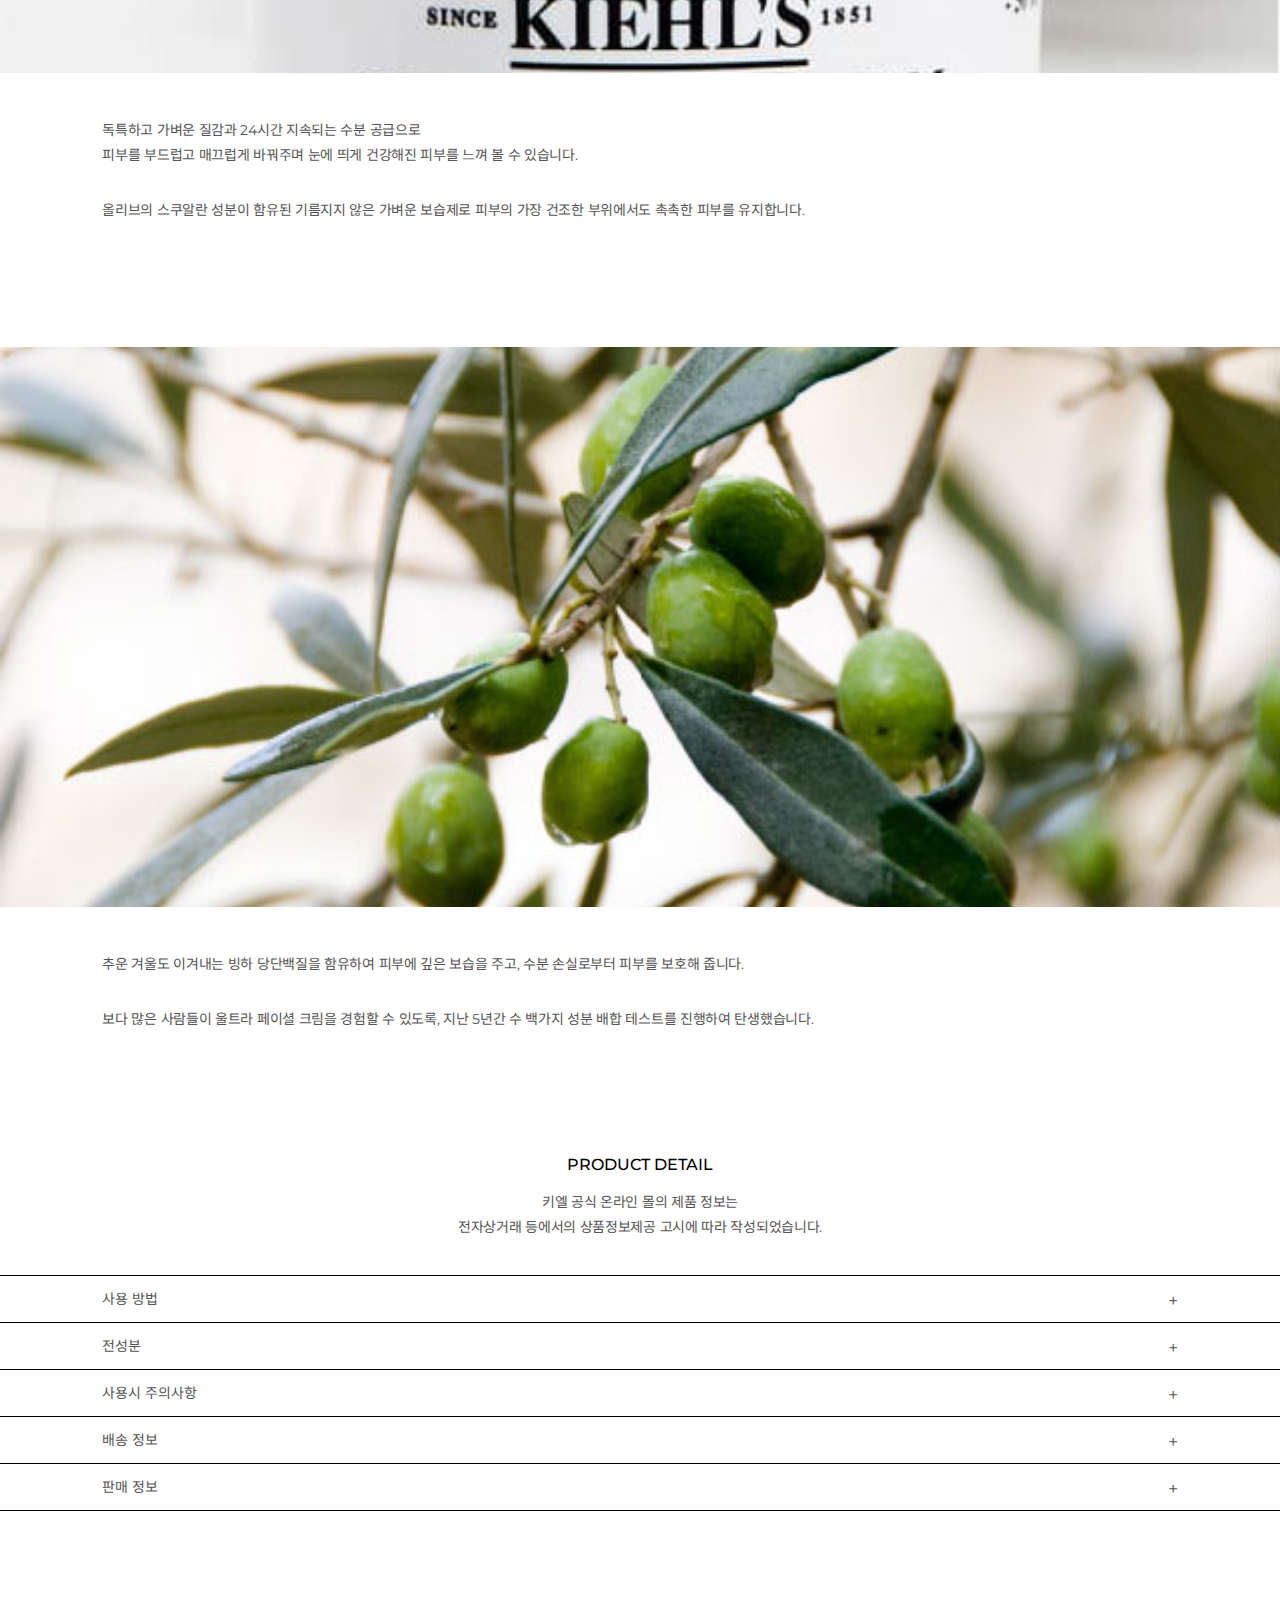
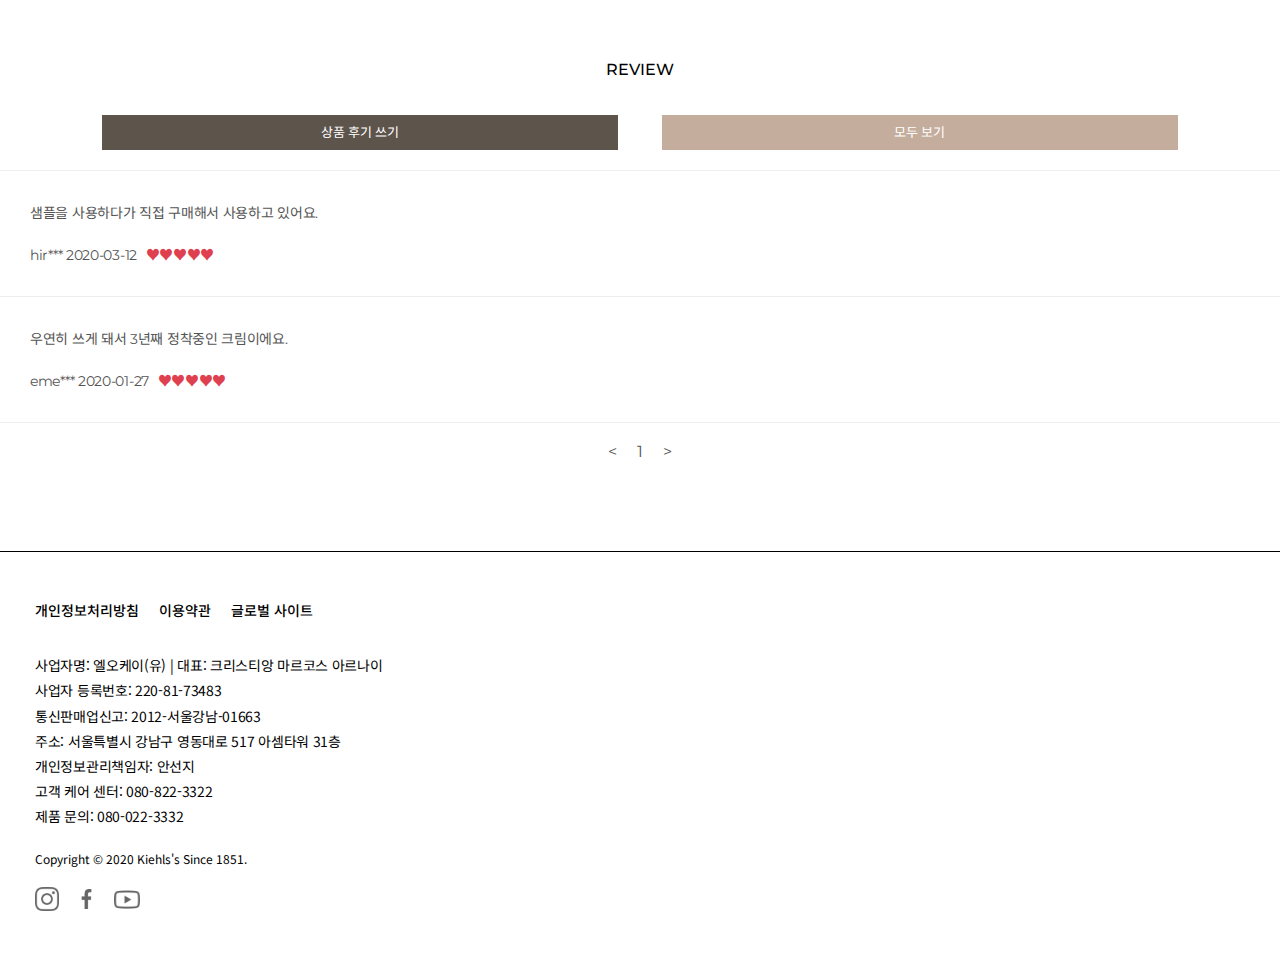
==== commit c6a7a4d6: "update kiehls webpage files" ====
--- a/prdDetail/detail.html
+++ b/prdDetail/detail.html
@@ -61,12 +61,12 @@
                     <div class="sub_menu2 sub">
                         <ul>
                             <li>by Category</li>
-                            <li><a href="#">신제품</a></li>
-                            <li><a href="#">베스트 셀러</a></li>
+                            <li><a href="../product/product.html">신제품</a></li>
+                            <li><a href="../product/product.html">베스트 셀러</a></li>
                             <li><a href="../product/product.html">스킨 케어</a></li>
-                            <li><a href="#">맨 케어</a></li>
-                            <li><a href="#">바디 & 헤어</a></li>
-                            <li><a href="#">반려동물</a></li>
+                            <li><a href="../product/product.html">맨 케어</a></li>
+                            <li><a href="../product/product.html">바디 & 헤어</a></li>
+                            <li><a href="../product/product.html">반려동물</a></li>
                         </ul>
                     </div>
                 </li>
@@ -116,12 +116,12 @@
             </div>
             <div class="prd second">
                 <ul>
-                    <li><a href="#">신제품</a></li>
+                    <li><a href="../product/product.html">신제품</a></li>
                     <li><a href="../product/product.html">베스트 셀러</a></li>
                     <li><a href="../product/product.html">스킨 케어</a></li>
-                    <li><a href="#">맨 케어</a></li>
-                    <li><a href="#">바디 & 헤어</a></li>
-                    <li><a href="#">반려동물</a></li>
+                    <li><a href="../product/product.html">맨 케어</a></li>
+                    <li><a href="../product/product.html">바디 & 헤어</a></li>
+                    <li><a href="../product/product.html">반려동물</a></li>
                 </ul>
             </div>
         </aside>
@@ -182,7 +182,7 @@
                                 </select>
                             </div>
                             <div class="price">
-                                <p>27,000 <span>28ml (1ea)</span></p>
+                                <p><strong>27,000</strong> <span>28ml (1ea)</span></p>
                             </div>
                         </div>
                         <input type="button" value="add cart" class="cart">
@@ -273,7 +273,7 @@
                                     <div class="con">
                                         <p>샘플을 사용하다가 직접 구매해서 사용하고 있어요.<br>사용 후 피부가 촉촉하면서 윤기가 돌아요. 보습 지속력도 좋아 하루종일 피부가 건조하지 않고 당김이 없어 좋아요.</p>
                                         <div class="bot">
-                                            <p>avo***  2020-03-12  <span>♥♥♥♥♥</span></p>
+                                            <p>hir***  2020-03-12  <span>♥♥♥♥♥</span></p>
                                         </div>
                                     </div>
                                 </a>
@@ -286,7 +286,7 @@
                                     <div class="con">
                                         <p>우연히 쓰게 돼서 3년째 정착중인 크림이에요.<br>겨울철에는 물론이고 여름에도 토너에 이거 하나만 바르면 딱입니다.</p>
                                         <div class="bot">
-                                            <p>sun***  2020-01-27  <span>♥♥♥♥♥</span></p>
+                                            <p>eme***  2020-01-27  <span>♥♥♥♥♥</span></p>
                                         </div>
                                     </div>
                                 </a>
--- a/prdDetail/detail.css
+++ b/prdDetail/detail.css
@@ -15,7 +15,7 @@
 header .hamburgerMenu .center {width:23px; height:1px; background-color: #000;position: relative; z-index: 20;}
 header .hamburgerMenu .center::before {content:''; display: block; width:23px; height:1px; background-color: #000; position: absolute; top:7px;}
 header .hamburgerMenu .center::after {content:''; display: block; width:23px; height:1px; background-color: #000; position: absolute; bottom:7px;}
-header h1 {text-indent: -9999px; background: url(../images/kielLogo.png) no-repeat center/cover; width:125px; height:33px;}
+header h1 {text-indent: -9999px; background: url(../images/kielLogo.png) no-repeat center/cover; width:125px; height:33px; position: absolute; left:50%; transform: translateX(-50%);}
 header h1 a {height:100%;}
 header .gnb, header .sub_gnb {display: none;}
 
@@ -24,7 +24,8 @@
 aside .first {width:50%; height:100vh; background-color: #fff; position: absolute; top:0; left:0; z-index: 18; padding:110px 25px 0; box-sizing: border-box; display: flex; flex-direction: column; letter-spacing: -0.3px; font-weight: 300;}
 aside .first .category {font-size: 15px; line-height: 2.5;}
 aside .first .member {font-size:14px; line-height: 2; position: absolute; bottom:150px; left:25px;}
-aside .second {width:50%; height:100vh; background-color:#fbf9f5; position: absolute; top:0; right:0; padding:110px 25px 0; box-sizing: border-box; font-size:15px; line-height: 2.5; letter-spacing: -0.3px; opacity: 0; font-weight: 300;}
+aside .second {width:50%; height:100vh; background-color:#fbf9f5; position: absolute; top:0; right:0; padding:110px 25px 0; box-sizing: border-box; font-size:15px; line-height: 2.5; letter-spacing: -0.3px; opacity: 0; visibility: hidden; font-weight: 300; transition: .5s;}
+aside .second.overlay {visibility: visible; opacity: 1;}
 
 /* mobile hamburgerMenu active */
 .hamburgerMenu.activeM div{animation: Menu 300ms ease forwards;}
@@ -85,6 +86,7 @@
 .prdBox1 form .ea_price .ea {width: 30%;}
 .prdBox1 form .ea_price .price {display: flex; justify-content: flex-end; align-items: center;}
 .prdBox1 form .ea_price .price p {padding:0; font-size: 16px; color: #de404f; font-weight: 500;}
+.prdBox1 form .ea_price .price p strong {font-weight: 500;}
 .prdBox1 form .ea_price .price p span {color:#555; font-size:13px;font-weight: normal;}
 .prdBox1 form .ea_price .ea select {width:100%; font-size: 13px; outline:none; border-color:#555; padding:9px 40px 9px 10px; appearance: none; background: url(images/selectBtn.svg) no-repeat 85% 50%;}
 .prdBox1 form .cart {width:84%; margin:0 8%; background-color: transparent; outline: none; border:1px solid #de404f; color:#de404f; text-transform: uppercase; padding:15px;}
@@ -150,7 +152,7 @@
     /* header */
     header {height:160px; font-size: 15px; font-weight: 500;}
     header.scrollDown {height:80px; background-color: #fff; border-bottom: 1px solid #eee;}
-    header h1 {width:220px; height:58px; position: absolute; left:50%; transform: translateX(-50%);}
+    header h1 {width:220px; height:58px;}
     header .hamburgerMenu {display:none;}
 
     header .gnb, header .sub_gnb {display: flex;}
@@ -164,10 +166,11 @@
     header .right .sub_gnb li:last-child a {margin-right: 0;}
 
     /* header 호버시 나타나는 소메뉴 */
-    .sub {width:100%; background-color: #fff; display: flex; align-items: center; padding:10px 5.2777%; position:fixed; top:120px; left:0; z-index:999; font-size:15px;}
-    .sub li{padding:10px 0; font-weight: normal;}
-    .sub li:first-child {font-weight: bold;}
+    .sub {width:100%; background-color: #fff; display: flex; padding: 0 5.2777% 50px; box-sizing: border-box; position:fixed; top:110px; left:0; z-index:999; font-size:15px;}
+    .sub li{padding:8px 0; font-weight: normal; color:#555555;}
+    .sub li:first-child {font-weight: bold; margin-bottom:15px; cursor: default; color:#000;}
     html.scrollDown .sub {top:80px;}
+    html.scrollDown .sub li:first-child {padding-top:20px;}
 
     /* search box */
     .searchBox {top:160px;}
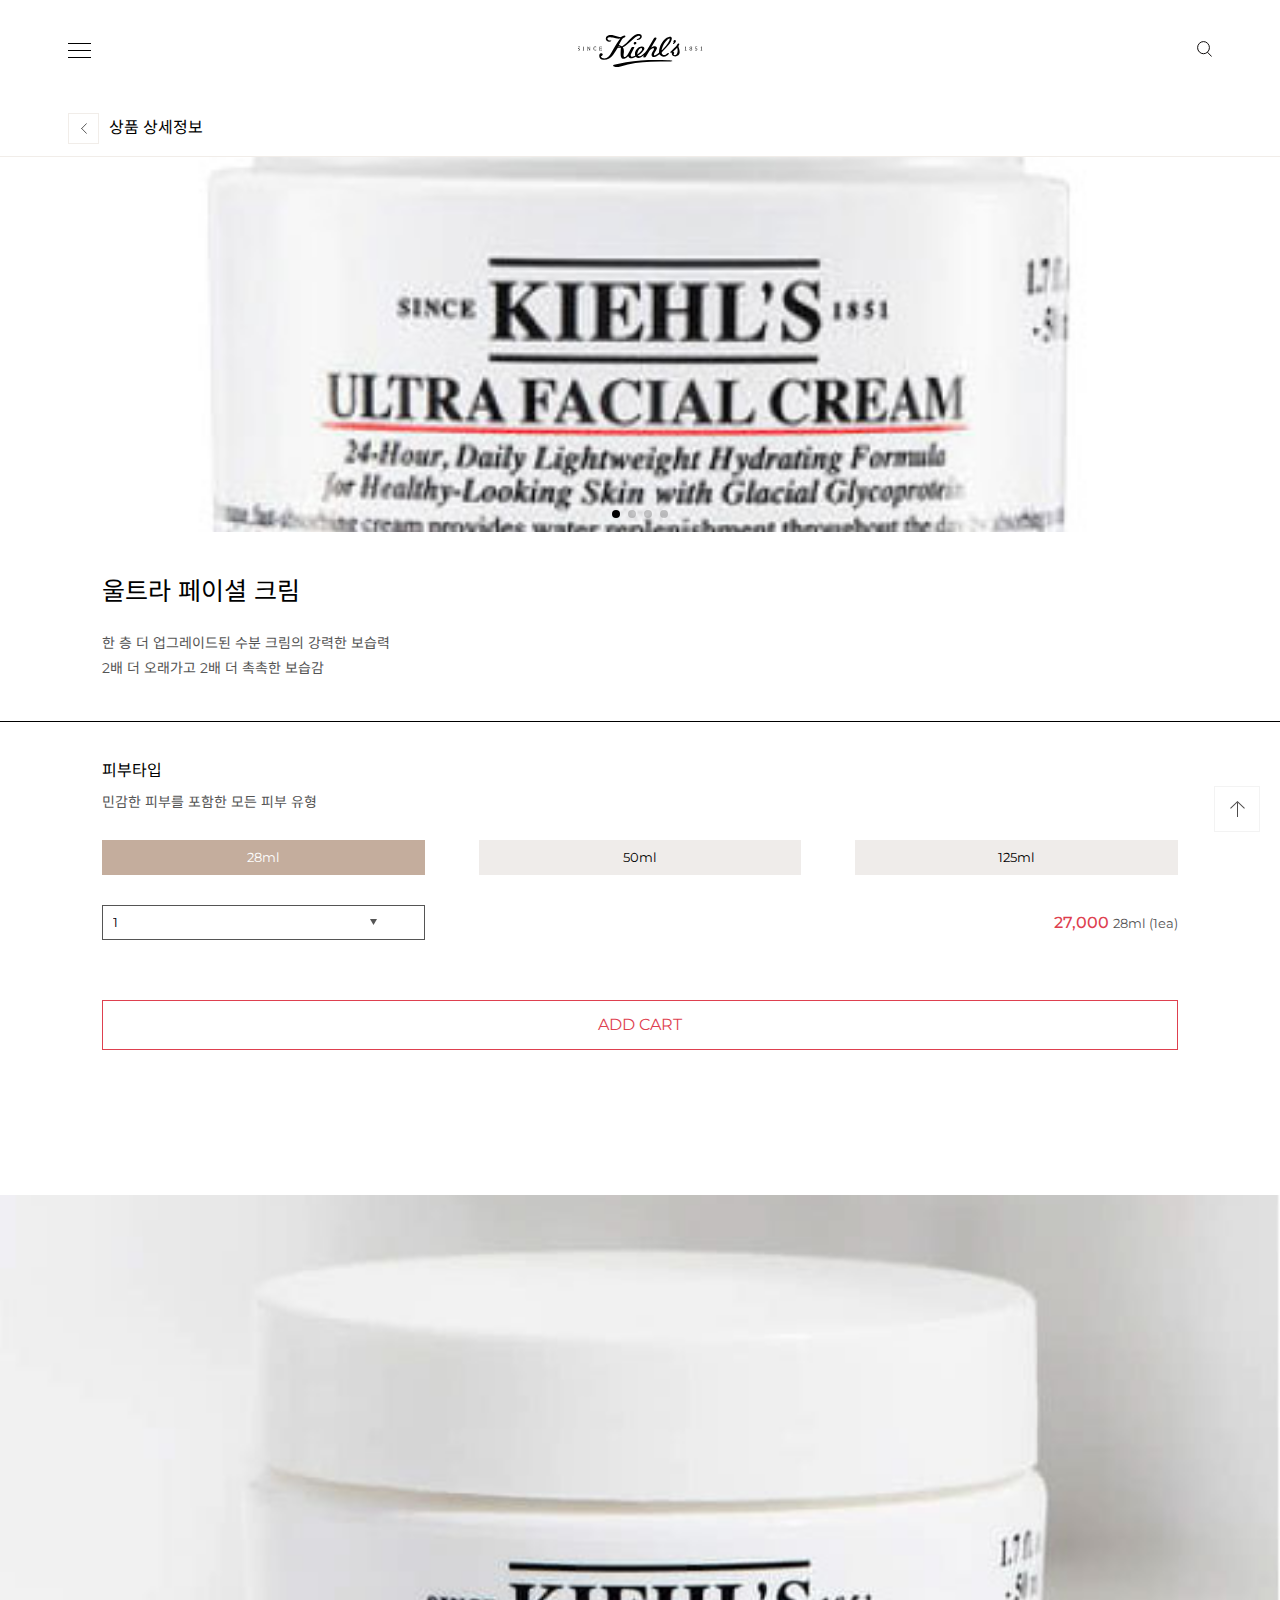
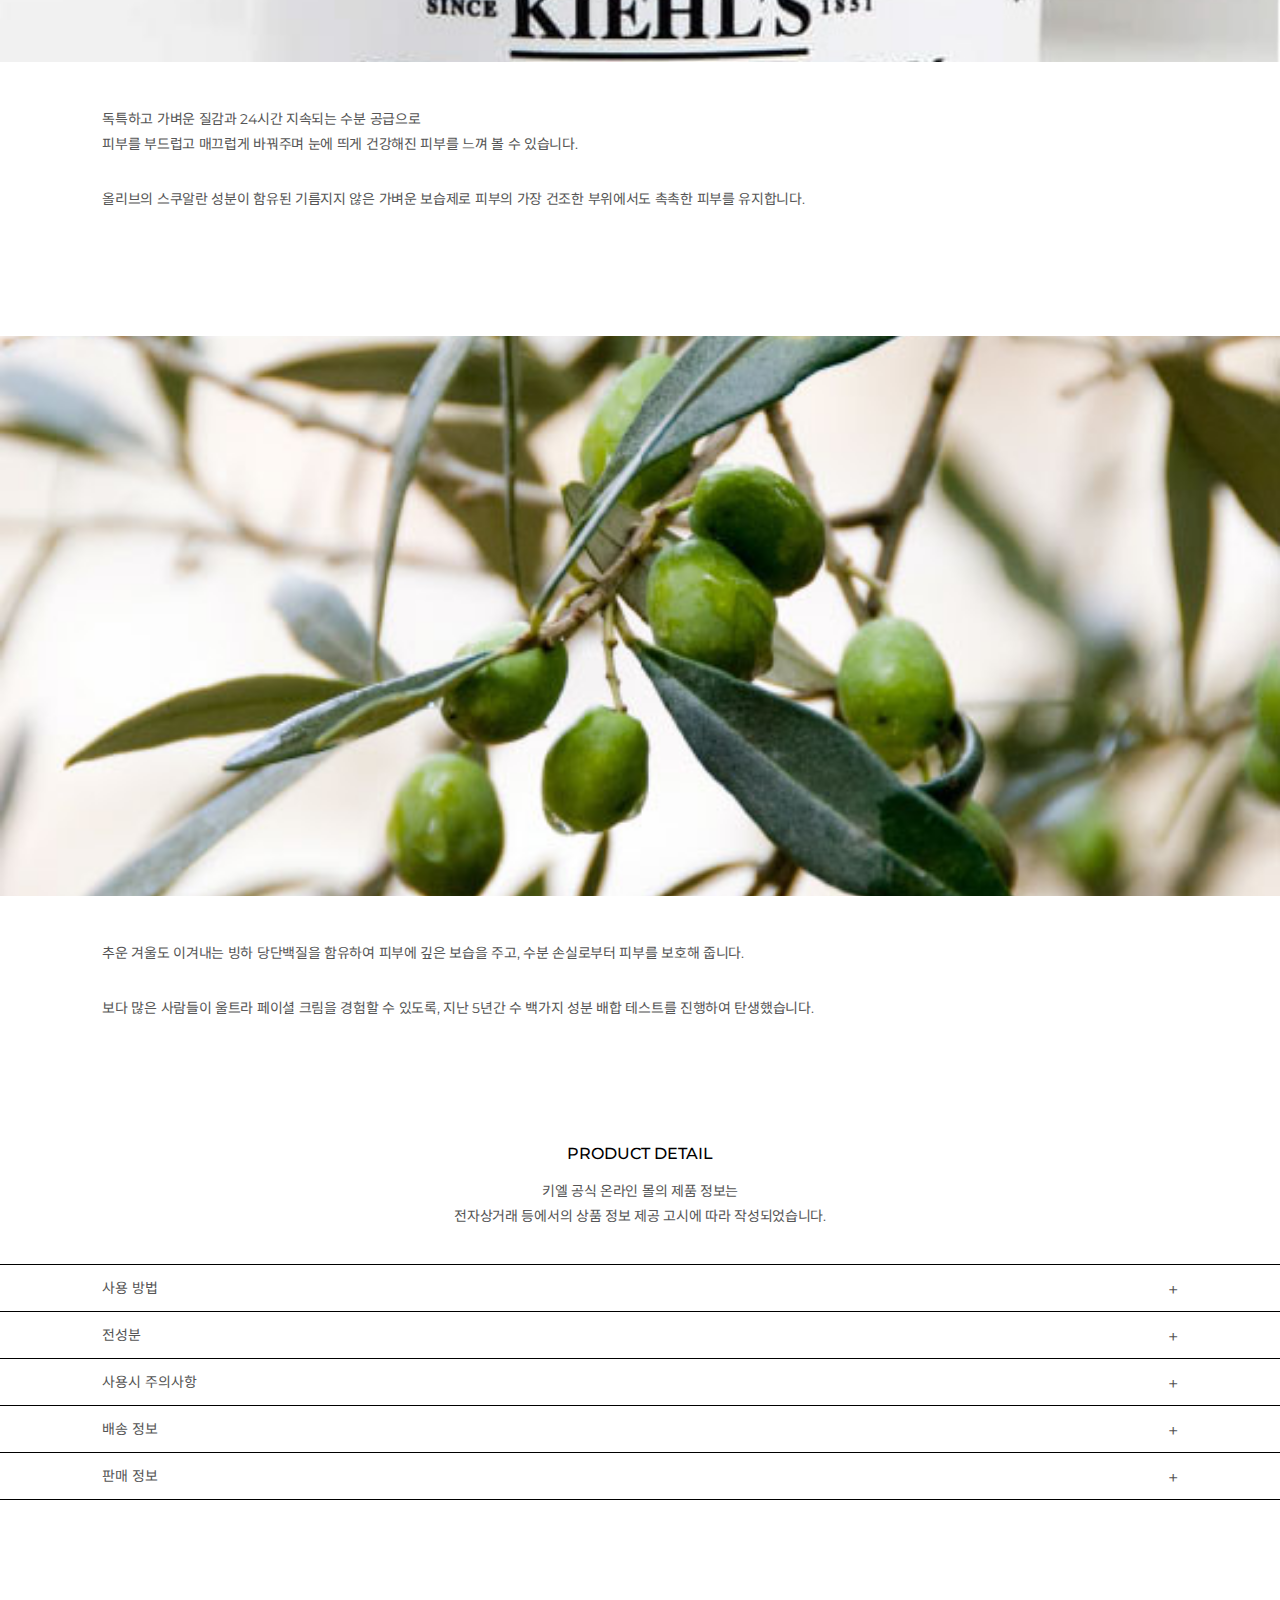
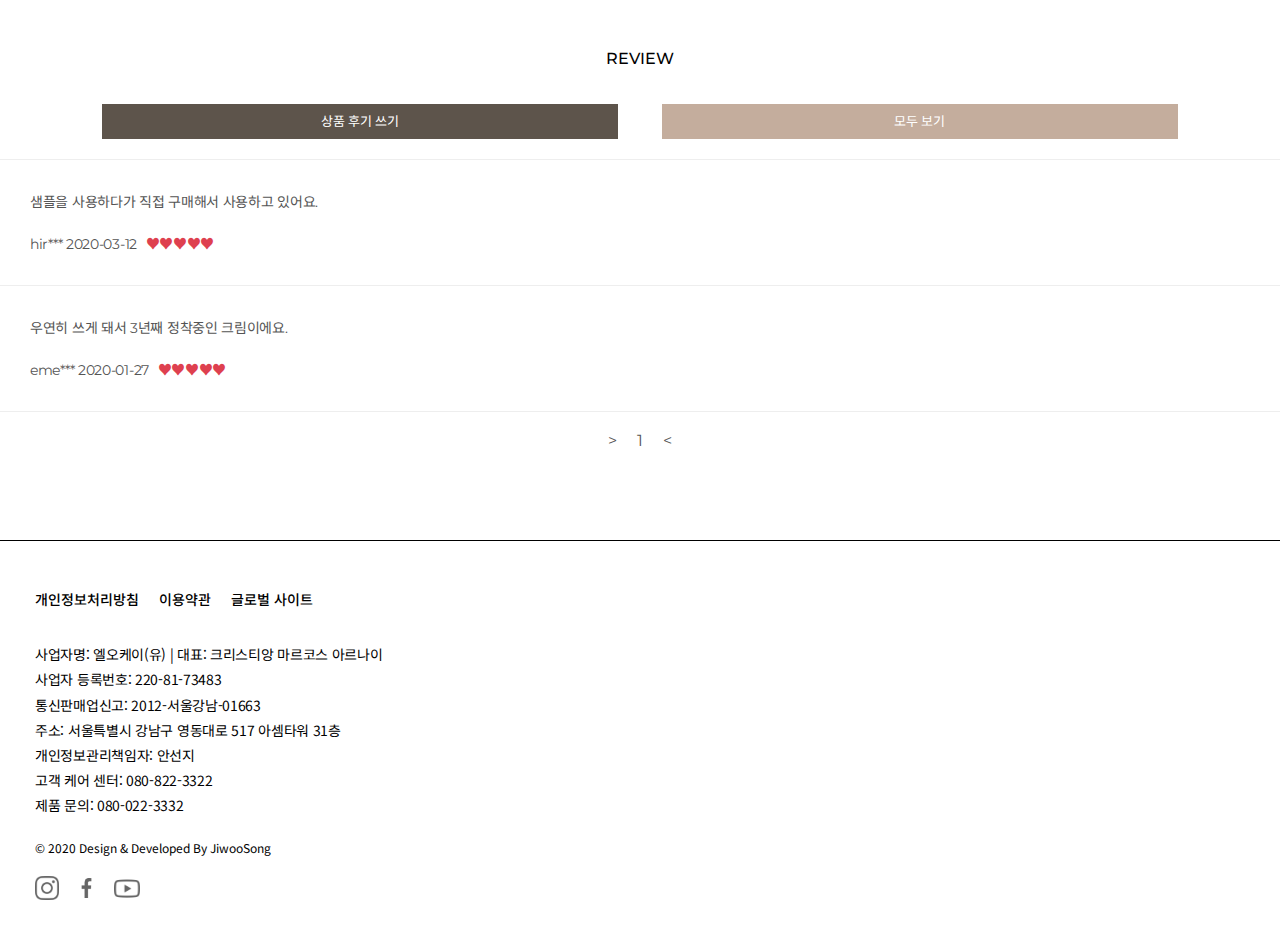
==== commit dc4ee539: "modify logo.png to logo.svg" ====
--- a/prdDetail/detail.html
+++ b/prdDetail/detail.html
@@ -90,7 +90,7 @@
                 <fieldset>
                     <img src="../images/searchIcon.svg" alt="search icon" class="search-icon">
                     <input type="text" id="keyword" placeholder="Type here to search">
-                    <img src="../images/closebtn.png" alt="close-icon" class="close-icon">
+                    <img src="../images/closebtn.svg" alt="close-icon" class="close-icon">
                 </fieldset>
             </form>
         </div>
@@ -206,7 +206,7 @@
             </div>
             <div class="prdBox3">
                 <h2>product detail</h2>
-                <p>키엘 공식 온라인 몰의 제품 정보는 <br>전자상거래 등에서의 상품정보제공 고시에 따라 작성되었습니다.</p>
+                <p>키엘 공식 온라인 몰의 제품 정보는 <br>전자상거래 등에서의 상품 정보 제공 고시에 따라 작성되었습니다.</p>
                 <ul class="menu">
                     <li>
                         <span>사용 방법</span>
@@ -296,9 +296,9 @@
                 </div>
                     <div class="page">
                         <ul>
-                            <li><a href="#"><</a></li>
+                            <li><a href="#">&gt;</a></li>
                             <li><a href="#">1</a></li>
-                            <li><a href="#">></a></li>
+                            <li><a href="#">&lt;</a></li>
                         </ul>
                     </div>
             </div>
@@ -315,7 +315,7 @@
             </div>
             <div class="botBox">
                 <div class="copyright">
-                    <p>copyright &copy; 2020 kiehls's Since 1851.</p>
+                    <p>&copy; 2020 design & developed by jiwooSong</p>
                 </div>
                 <div class="sns">
                     <div class="insta">
@@ -330,7 +330,6 @@
                 </div>
             </div>
         </footer>
-    </div>
     <div class="mask"></div>
     <a class="scrollTop"></a>
     </body>
--- a/prdDetail/detail.css
+++ b/prdDetail/detail.css
@@ -5,7 +5,10 @@
 ul {list-style: none; margin:0; padding:0;}
 a {text-decoration: none; color:inherit; display:block;}
 img {vertical-align: top;}
-
+::selection {
+    background-color: #555;
+    color:#fff;
+}
 /* ---------- 모바일 ---------- */
 
 /* 헤더 */
@@ -15,7 +18,7 @@
 header .hamburgerMenu .center {width:23px; height:1px; background-color: #000;position: relative; z-index: 20;}
 header .hamburgerMenu .center::before {content:''; display: block; width:23px; height:1px; background-color: #000; position: absolute; top:7px;}
 header .hamburgerMenu .center::after {content:''; display: block; width:23px; height:1px; background-color: #000; position: absolute; bottom:7px;}
-header h1 {text-indent: -9999px; background: url(../images/kielLogo.png) no-repeat center/cover; width:125px; height:33px; position: absolute; left:50%; transform: translateX(-50%);}
+header h1 {text-indent: -9999px; background: url(../images/kielLogo.svg) no-repeat center/cover; width:125px; height:33px; position: absolute; left:50%; transform: translateX(-50%);}
 header h1 a {height:100%;}
 header .gnb, header .sub_gnb {display: none;}
 
@@ -67,7 +70,7 @@
 
 /* prdBox1 */
 /* prdBox1 slider */
-.container .prdBox1 .prdImg {width:100%; height:336px; margin:50px 0 45px;}
+.container .prdBox1 .prdImg {width:100%; height:375px; margin:0 0 45px;}
 .container .prdBox1 .prdImg .swiper-container {width:100%; height:100%;}
 .container .prdBox1 .prdImg ul li:first-child {background: url(images/prdDetail1.jpg) no-repeat center/cover;}
 .container .prdBox1 .prdImg ul li:nth-child(2) {background: url(images/prdDetail2.jpg) no-repeat center/cover;}
@@ -209,7 +212,7 @@
     .prdBox2 {margin-top:150px; display: flex;}
     .prdBox2 .left {width:50%; display: flex; flex-direction: column-reverse; align-items: center;}
     .prdBox2 .left .img1 {width:85.6%; height:800px;}
-    .prdBox2 .left p, .prdBox2 .right p {font-size: 16px; padding:41px 12.5333% 35px; box-sizing: border-box;}
+    .prdBox2 .left p, .prdBox2 .right p {font-size: 16px; padding:41px 12.5333% 35px; box-sizing: border-box; line-height: 29px;}
     .prdBox2 .left p:nth-of-type(2) {padding:0 12.5333% 108px;}
     .prdBox2 .right {width:50%;}
     .prdBox2 .right .img2 {width:72.2666%; height: 810px; margin:0 auto;}
@@ -219,9 +222,11 @@
     /* prdBox3 Menu */
     .prdBox3 {margin:200px 0 290px;}
     h2 {font-size:25px; font-weight: 500; margin-bottom: 35px;}
+    .prdBox3 > p {letter-spacing: 0;}
     .prdBox3 > p br {display: none;}
     .prdBox3 > ul > li {padding:26px 4.7008%; font-size: 16px; cursor: pointer;}
     .prdBox3 > ul > li::before {font-size: 20px;}
+    .prdBox3 ul li .txt {padding:30px 10px 10px; line-height: 29px;}
 
     /* prdBox4 Review */
     .reversebox {display: flex; flex-direction: column-reverse;}
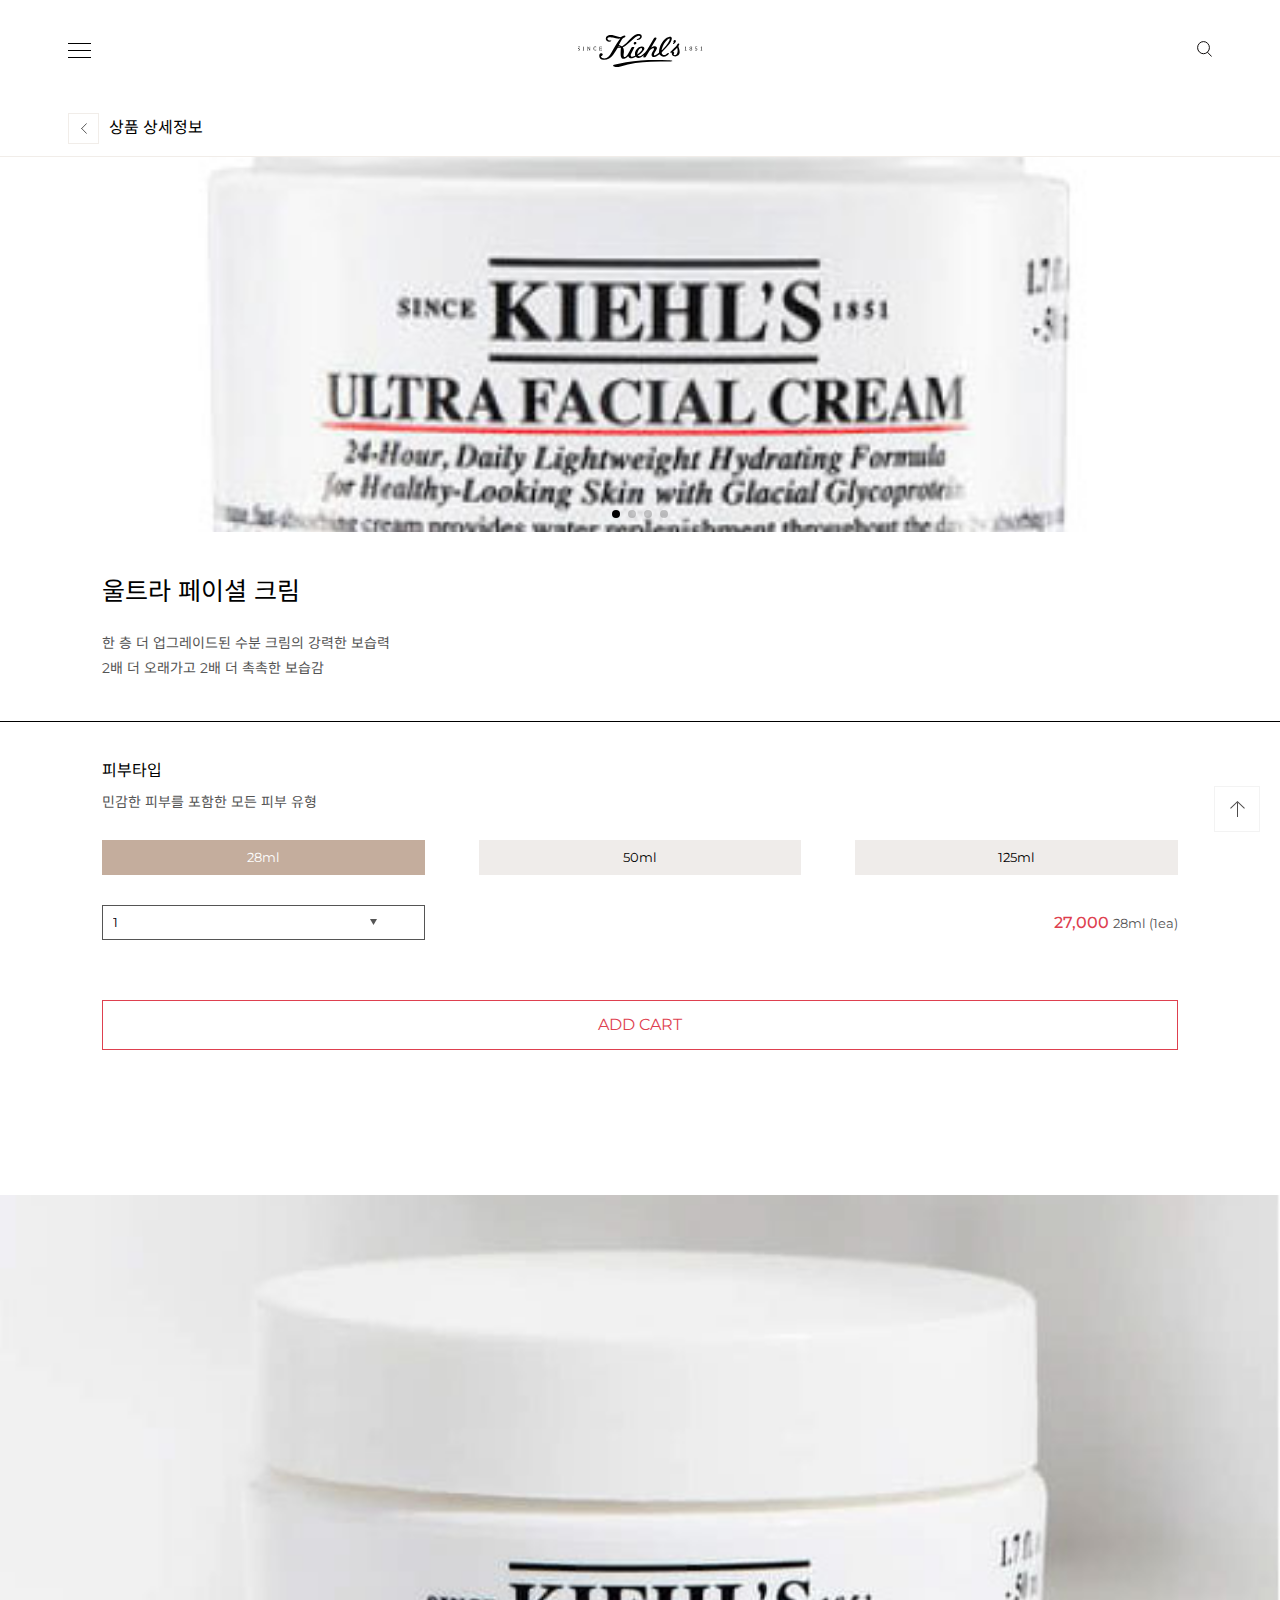
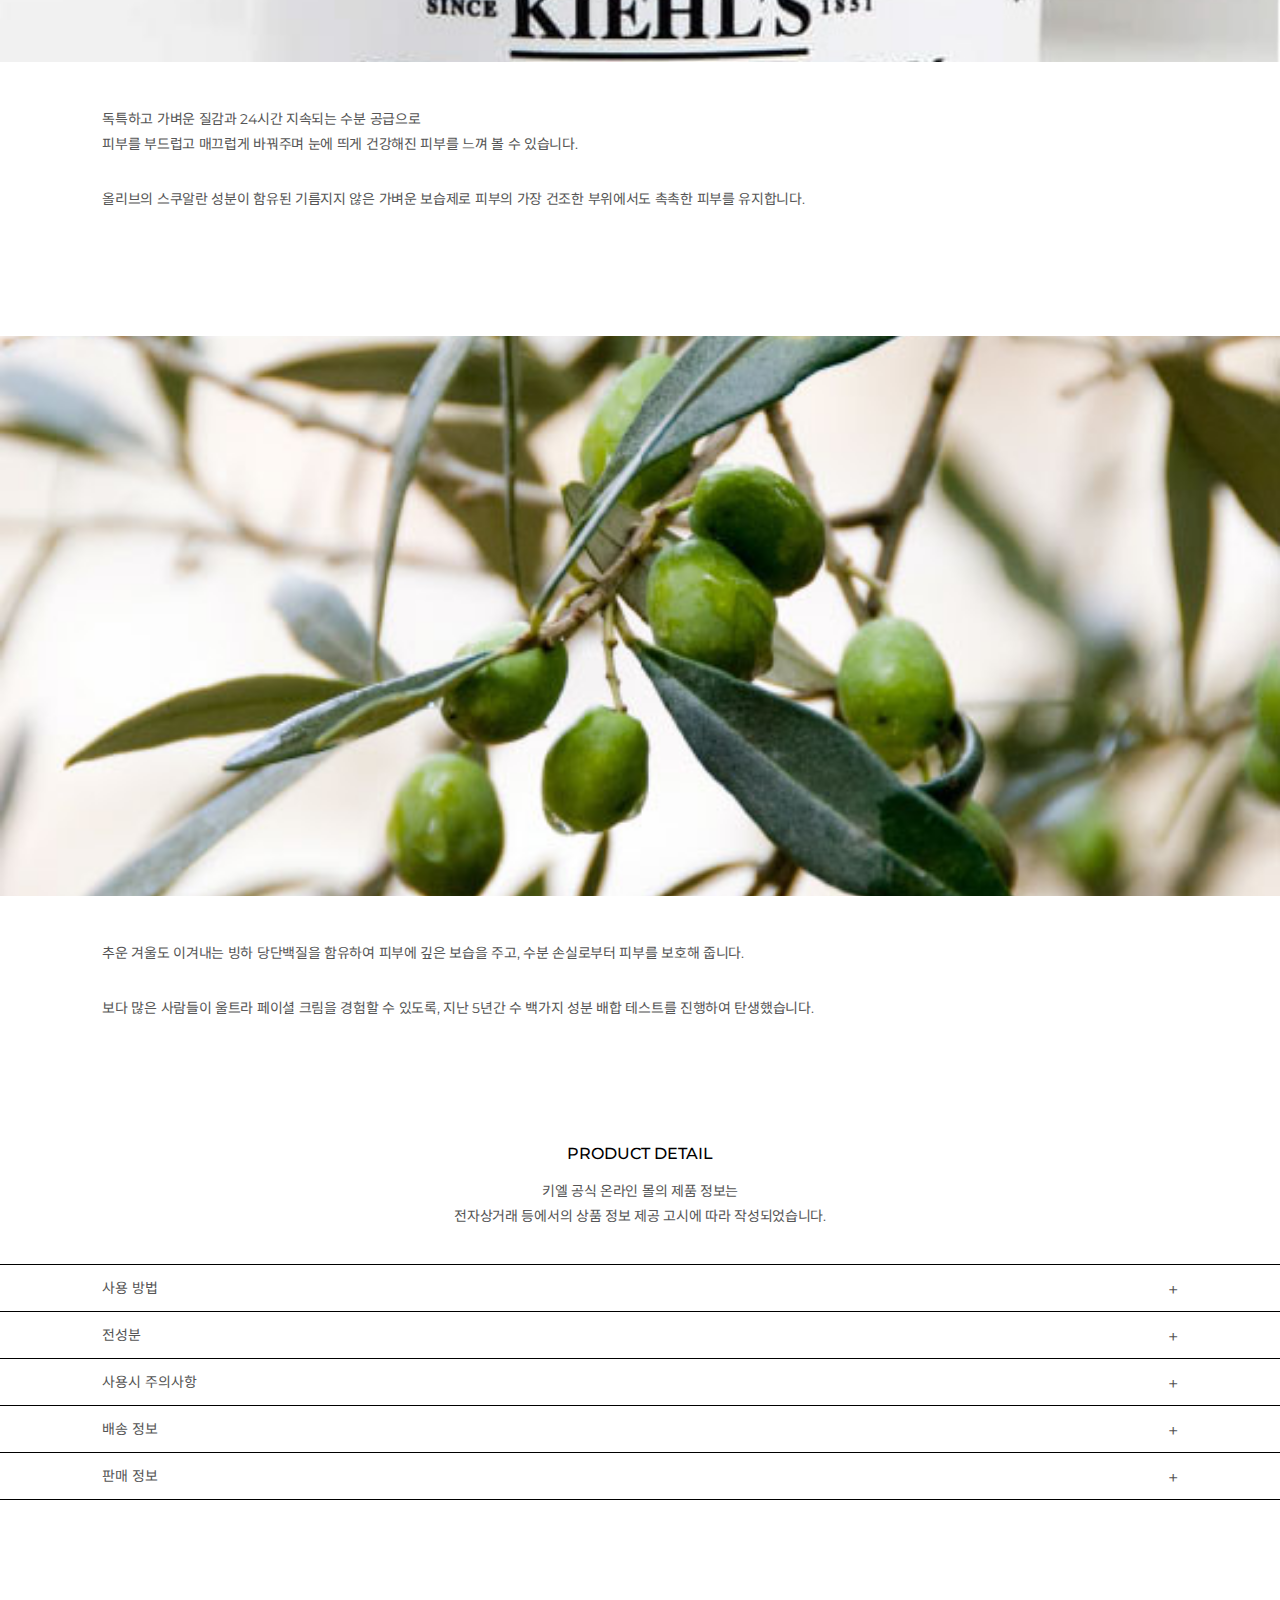
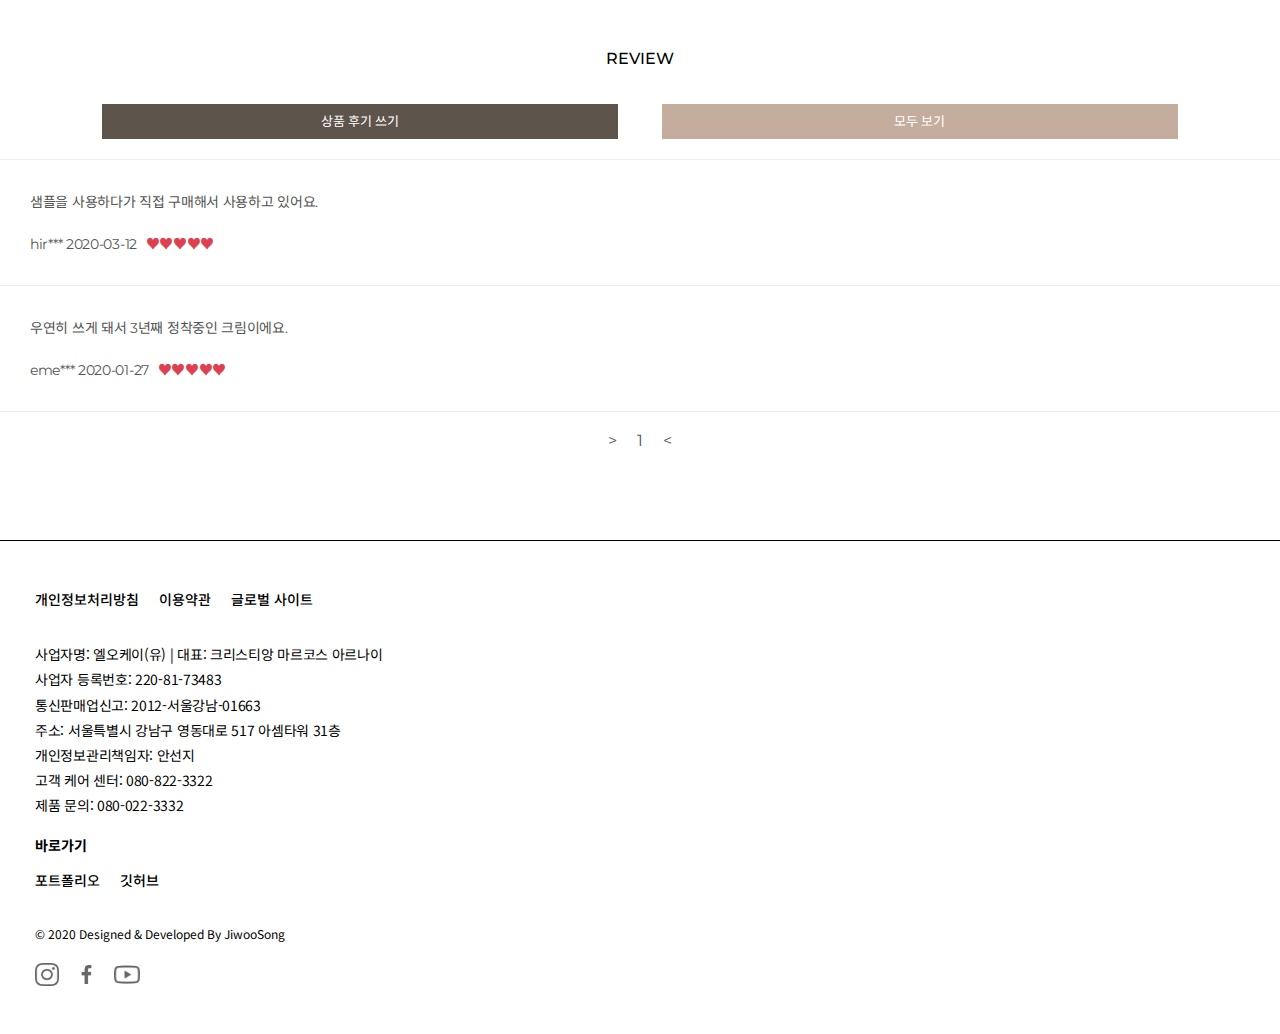
==== commit 378e8301: "update kiehls web page renewal files" ====
--- a/prdDetail/detail.html
+++ b/prdDetail/detail.html
@@ -41,11 +41,11 @@
 
     <body>
         <header>
-            <!-- 모바일 햄버거 메뉴 -->
+            <!-- mobile hamburger menu -->
             <div class="hamburgerMenu">
                 <div class="center"></div>
             </div>
-            <!-- 메인 네비게이션 바 -->
+            <!-- main navigation bar -->
             <ul class="gnb">
                 <li>
                     <a href="#">브랜드 소개</a>
@@ -72,9 +72,9 @@
                 </li>
                 <li><a href="#">이벤트</a></li>
             </ul>
-            <!-- 로고 -->
+            <!-- logo -->
             <h1><a href="../index.html">kiehl's Logo</a></h1>
-            <!-- 검색, 멤버, 장바구니 내비게이션 -->
+            <!-- search, sign, cart navigation -->
             <div class="right">
                 <a href="#"><img src="../images/searchIcon.svg" alt="search"></a>
                 <ul class="sub_gnb">
@@ -84,7 +84,7 @@
                 </ul>
             </div>
         </header>
-        <!-- 검색창 -->
+        <!-- search -->
         <div class="searchBox">
             <form id="searchBarform">
                 <fieldset>
@@ -94,7 +94,7 @@
                 </fieldset>
             </form>
         </div>
-        <!-- 햄버거 메뉴 overlay -->
+        <!-- hamburger menu overlay -->
         <aside>
             <div class="first">
                 <ul class="category">
@@ -127,16 +127,16 @@
         </aside>
         <!-- contents container-->
         <div class="container">
-            <!-- 제품 메뉴 박스 -->
+            <!-- product menu box -->
             <div class="product-menu-box">
-                <!-- 카테고리 타이틀 -->
+                <!-- category title menu -->
                 <div class="titleArea">
                     <div class="return_history">
                         <a href="#" onclick="history.go(-1); return false;"><img src="images/historyReturnBtn.svg" alt="뒤로가기 버튼"></a>
                     </div>
                     <h2>상품 상세정보</h2>
                 </div>
-                <!-- 경로 -->
+                <!-- category path -->
                 <div class="category-path">
                     <ol>
                         <li><a href="../index.html">홈</a></li>
@@ -146,7 +146,7 @@
                     </ol>
                 </div>
             </div>
-            <!-- 제품 박스1 -->
+            <!-- prdBox1 : swiper -->
             <div class="prdBox1">
                 <div class="prdSlide">
                     <div class="prdImg swiper-container">
@@ -160,6 +160,7 @@
                         <div class="swiper-pagination"></div>
                     </div>
                 </div>
+                <!-- prdBox1 : prdInfo -->
                 <div class="prdInfo">
                     <div class="infoTop">
                         <h3>울트라 페이셜 크림</h3>
@@ -189,7 +190,7 @@
                     </form>
                 </div>
             </div>
-            <!-- 제품 박스2 -->
+            <!-- prdBox2 : detail -->
             <div class="prdBox2">
                 <div class="left">
                     <div class="img1">img1</div>
@@ -305,17 +306,30 @@
         </div>
         <!-- footer -->
         <footer>
-            <ul>
-                <li><a href="#">개인정보처리방침</a></li>
-                <li><a href="#">이용약관</a></li>
-                <li><a href="#">글로벌 사이트</a></li>
-            </ul>
-            <div class="box">
-                <p>사업자명: 엘오케이(유) | 대표: 크리스티앙 마르코스 아르나이<br>사업자 등록번호: 220-81-73483<br>통신판매업신고: 2012-서울강남-01663<br>주소: 서울특별시 강남구 영동대로 517 아셈타워 31층<br>개인정보관리책임자: 안선지<br>고객 케어 센터: 080-822-3322<br>제품 문의: 080-022-3332</p>
-            </div>
+            <!-- information -->
+            <div class="topBox">
+                <div class="leftFooter">
+                    <ul>
+                        <li><a href="#">개인정보처리방침</a></li>
+                        <li><a href="#">이용약관</a></li>
+                        <li><a href="#">글로벌 사이트</a></li>
+                    </ul>
+                    <div class="box">
+                        <p>사업자명: 엘오케이(유) | 대표: 크리스티앙 마르코스 아르나이<br>사업자 등록번호: 220-81-73483<br>통신판매업신고: 2012-서울강남-01663<br>주소: 서울특별시 강남구 영동대로 517 아셈타워 31층<br>개인정보관리책임자: 안선지<br>고객 케어 센터: 080-822-3322<br>제품 문의: 080-022-3332</p>
+                    </div>
+                </div>
+                <div class="rightFooter">
+                    <h4>바로가기</h4>
+                    <ul>
+                        <li><a href="https://sinbhs.github.io/portfolio" target="_blank">포트폴리오</a></li>
+                        <li><a href="https://github.com/sinbhs" target="_blank">깃허브</a></li>
+                    </ul>
+                </div>
+            </div>
+            <!-- copyright / sns -->
             <div class="botBox">
                 <div class="copyright">
-                    <p>&copy; 2020 design & developed by jiwooSong</p>
+                    <p>&copy; 2020 designed & developed by jiwooSong</p>
                 </div>
                 <div class="sns">
                     <div class="insta">
@@ -330,7 +344,9 @@
                 </div>
             </div>
         </footer>
+    <!-- mobile:active mask -->
     <div class="mask"></div>
+    <!-- scrollTop -->
     <a class="scrollTop"></a>
     </body>
 </html>--- a/prdDetail/detail.css
+++ b/prdDetail/detail.css
@@ -11,7 +11,7 @@
 }
 /* ---------- 모바일 ---------- */
 
-/* 헤더 */
+/* header */
 header {width: 100%; height:100px; background-color: #fff; display: flex; align-items: center; justify-content: space-between; padding:0 5.2777%; box-sizing: border-box; position:fixed; top:0; left:0; z-index: 20; transition:.3s;}
 header.scrollDown {height:60px; border-bottom: 1px solid #eee;}
 header .hamburgerMenu {width:23px; height:23px; display: flex; align-items: center; cursor: pointer;}
@@ -58,14 +58,14 @@
 .container {color:#555555; padding-top:100px;}
 p {line-height: 21px;}
 
-/* 제품 타이틀 메뉴 */
+/* product title menu */
 .container .titleArea {height: 56px; display: flex; align-items: center; padding:0 5.3333%; border-bottom: 1px solid #F1EDE9;}
 .container .titleArea .return_history {width:29px; height:29px; border:1px solid #F1EDE9;}
 .container .titleArea .return_history a img {display: block; padding:9px 11.5px;}
 .container .titleArea h2 {padding-left:10px; font-size: 1em; color:#000; font-weight: normal; margin-bottom:0;}
 
 
-/* 제품 메뉴 박스 */
+/* product menu box */
 .container .product-menu-box .category-path {display: none;}
 
 /* prdBox1 */
@@ -143,7 +143,7 @@
 .sns {display: flex; margin-bottom:47px; align-items: center;}
 .sns div {margin-right:18px;}
 
-/* 스크롤 탑 */
+/* scrollTop */
 .scrollTop {border:1px solid #eee; width:44px; height:44px; background: url(../images/scrollTopArrow.svg) no-repeat center, #fff; position: fixed; right:20px; bottom:68px; opacity: 0.7; cursor: pointer;}
 
 /* hamburgerMenu mask */
@@ -168,7 +168,7 @@
     header .right .sub_gnb li:hover {color:#de404f;}
     header .right .sub_gnb li:last-child a {margin-right: 0;}
 
-    /* header 호버시 나타나는 소메뉴 */
+    /* header:hover submenu */
     .sub {width:100%; background-color: #fff; display: flex; padding: 0 5.2777% 50px; box-sizing: border-box; position:fixed; top:110px; left:0; z-index:999; font-size:15px;}
     .sub li{padding:8px 0; font-weight: normal; color:#555555;}
     .sub li:first-child {font-weight: bold; margin-bottom:15px; cursor: default; color:#000;}
@@ -180,7 +180,7 @@
     html.scrollDown .searchBox {top:80px;}
     fieldset {width:50%;}
 
-    /* 제품 메뉴박스 */
+    /* product menu box */
     .container .product-menu-box .titleArea {padding:0; margin-top:43px; border:0;}
     .container .product-menu-box .titleArea .return_history {display: none;}
     .container .product-menu-box .titleArea h2 {text-indent: -9999px;}
@@ -242,12 +242,17 @@
     /* footer */
     footer {padding:120px 90px 0; font-size: 14px;}
     footer ul {font-size: 14px;}
+    footer .topBox {display: flex; justify-content: space-between;}
     footer .box {margin-bottom: 30px;}
     footer .box p {line-height: 30px;}
-
+    footer .topBox .rightFooter {padding-right: 30vw;}
+    footer .topBox .rightFooter ul {display: block;}
+    footer .topBox .rightFooter ul li {padding:10px 0;}
+    footer .topBox .rightFooter h4 {margin:0 0 20px; font-weight: 500; cursor:default; color:#000;}
     footer .botBox {display: flex; justify-content: space-between; padding:40px 0 90px; border-top: 1px solid #000;}
     footer .copyright {font-size: 14px; margin:0;}
     footer .sns {margin:0;}
-
+    
+    /* scrollTop */
     .scrollTop {bottom:56px;}
 }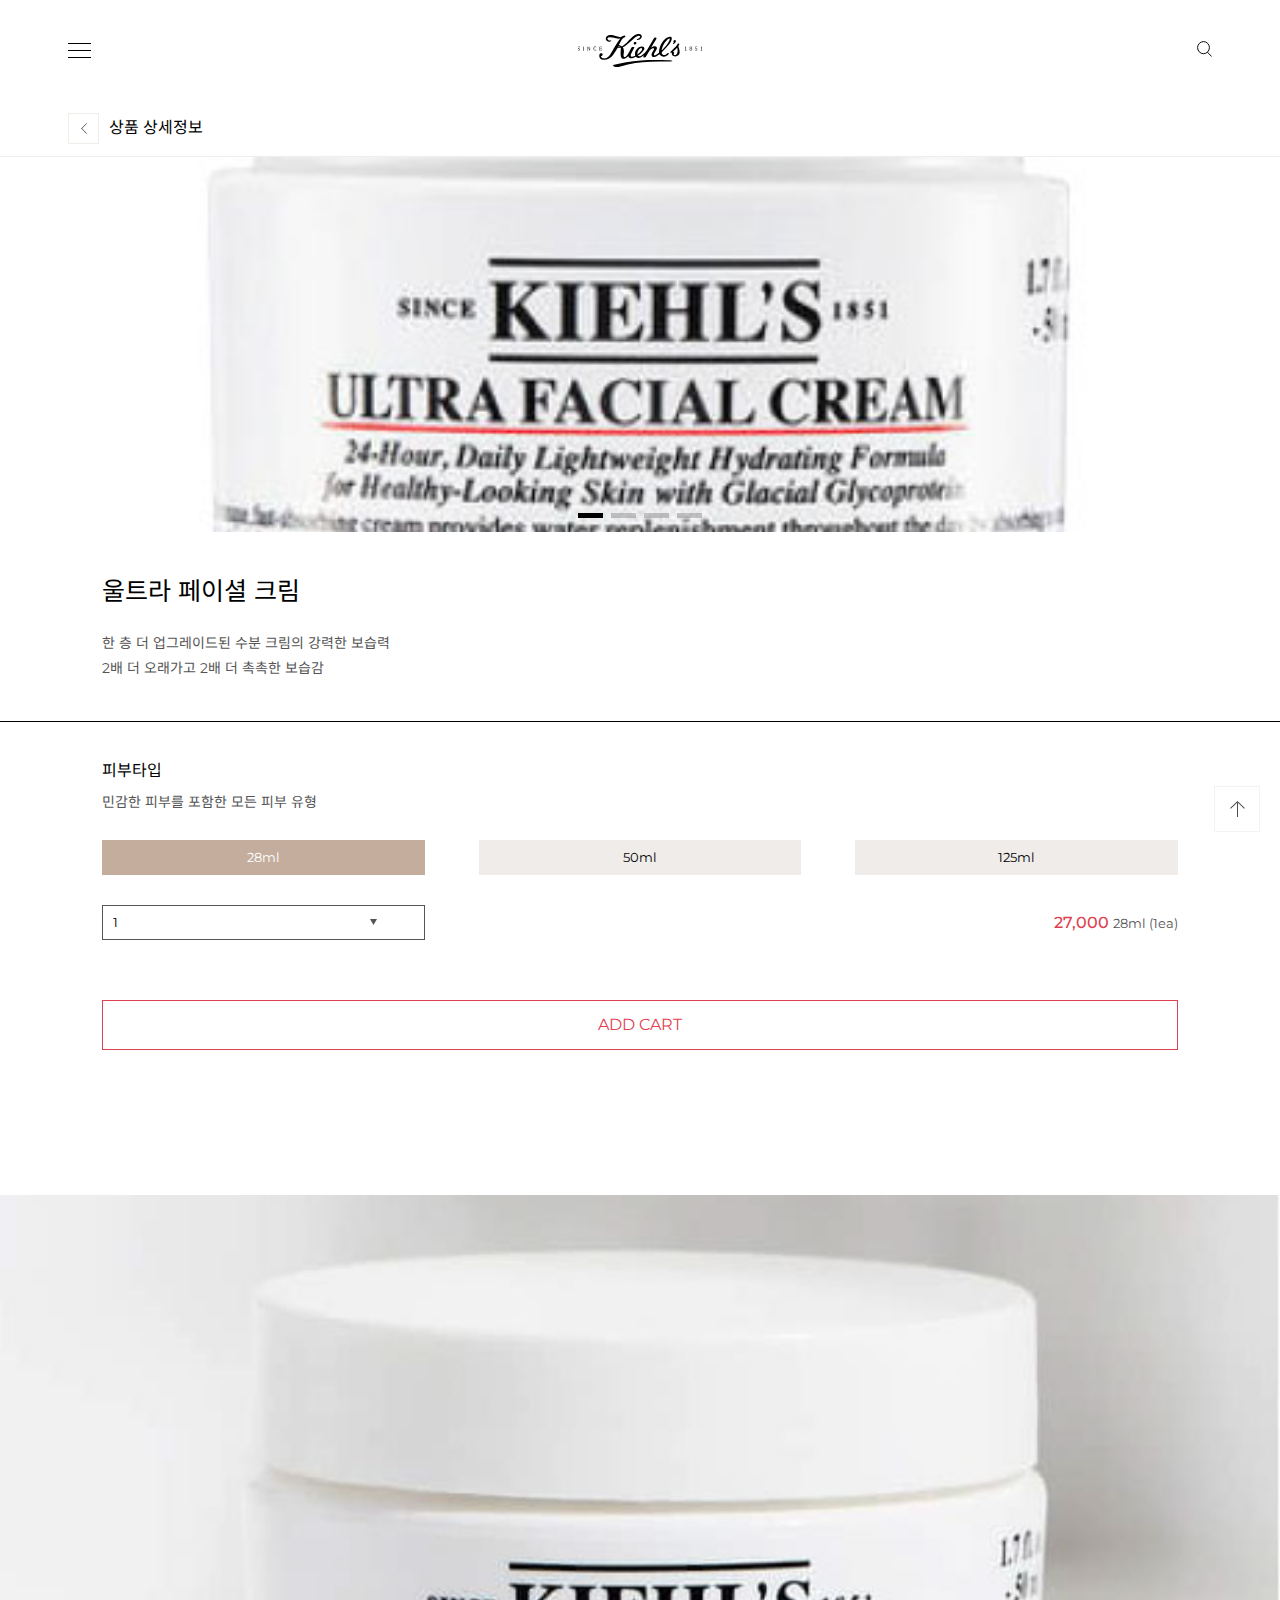
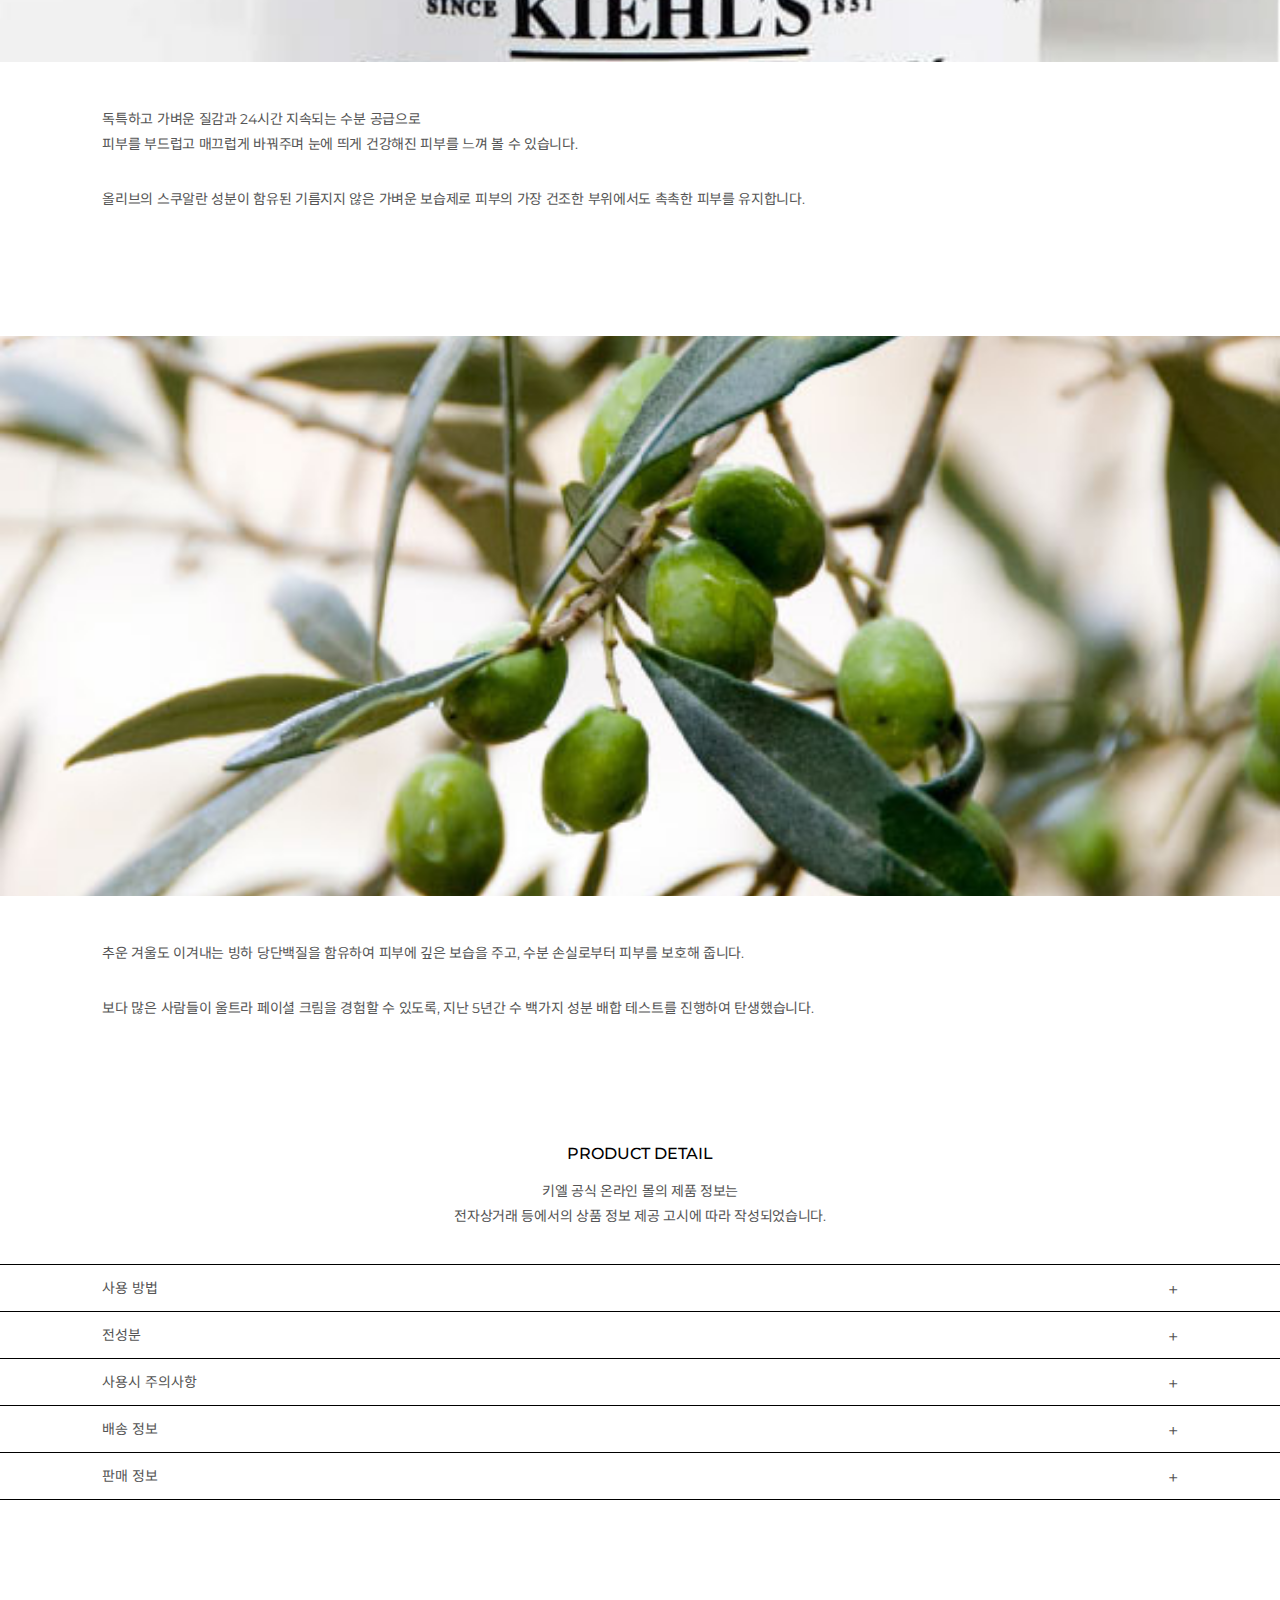
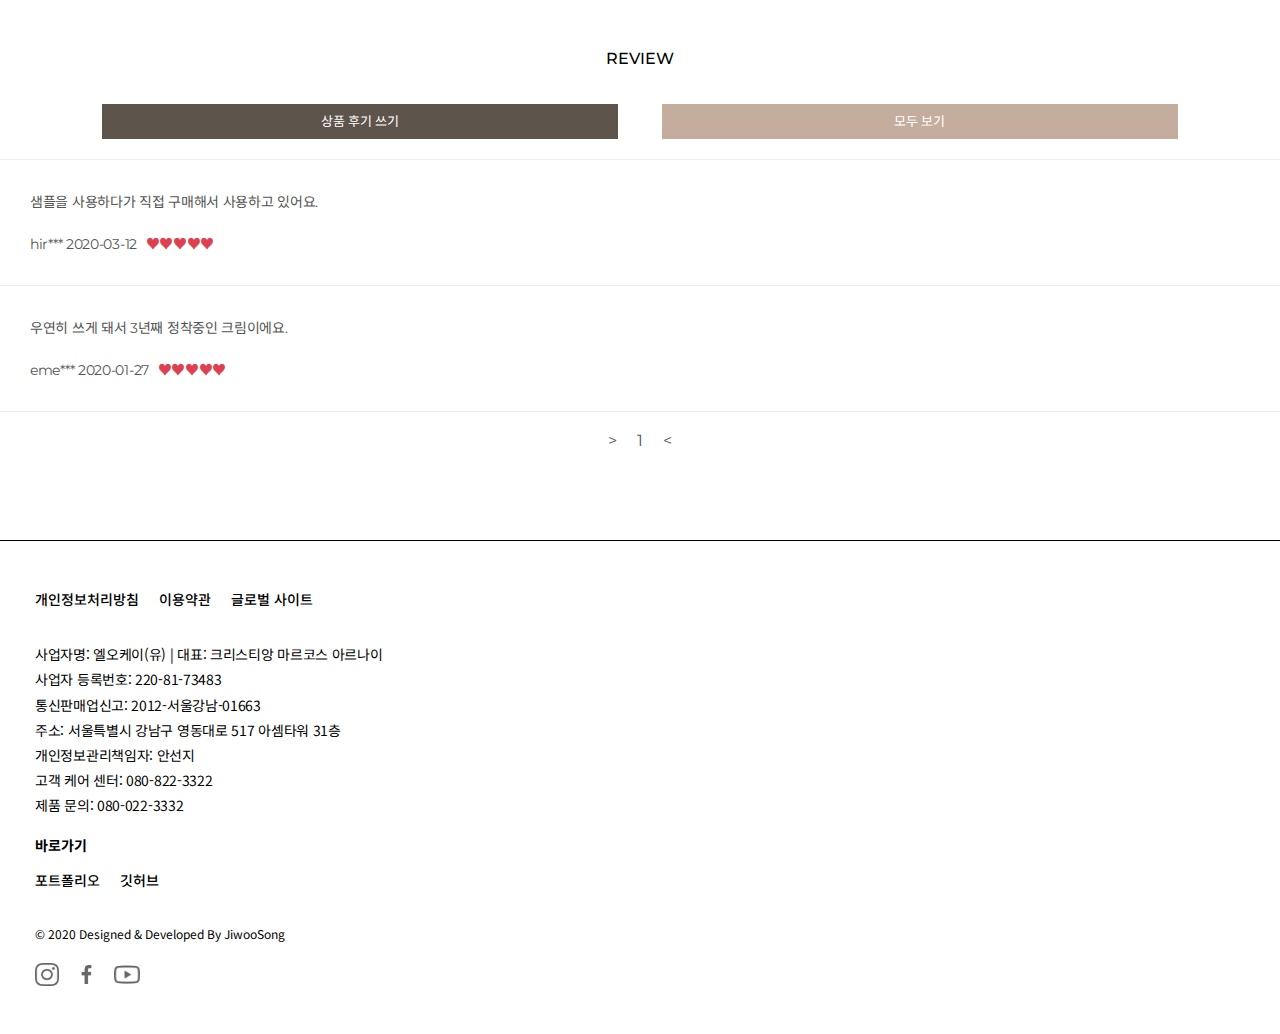
==== commit 589d89f6: "modify swiper slide "loop:true"" ====
--- a/prdDetail/detail.html
+++ b/prdDetail/detail.html
@@ -8,14 +8,14 @@
         <meta name="description" content="온라인 몰 혜택, 프로모션, 스킨케어, 바디케어, 헤어, 향수 등 제품소개">
         <meta name="keywords" content="키엘, 공식 온라인 몰, 온라인몰 혜택 Kiehl's">
         <meta property="og:title" content="키엘 공식 온라인 몰">
-        <meta property="og:url" content="http://sinbhs.dothome.co.kr/kiehlsWebpage/prdDetail/detail.html">
-        <meta property="og:image" content="https://www.kiehls.co.kr/on/demandware.static/-/Sites-kiehls-kr-Library/ko_KR/dwb7ccbcce/170309-og-image.jpg">
+        <meta property="og:url" content="https://sinbhs.github.io/kiehls/prdDetail/detail.html">
+        <meta property="og:image" content="https://sinbhs.github.io/kiehls/images/og_img.jpg">
         <meta property="og:description" content="온라인 몰 혜택, 프로모션, 스킨케어, 바디케어, 헤어, 향수 등 제품소개">
         <!-- twitter -->
         <meta name="twitter:card" content="키엘 공식 온라인 몰">
         <meta name="twitter:title" content="키엘 공식 온라인 몰">
-        <meta name="twitter:url" content="http://sinbhs.dothome.co.kr/kiehlsWebpage/prdDetail/detail.html">
-        <meta name="twitter:image" content="https://img1.daumcdn.net/thumb/R1280x0/?scode=mtistory2&fname=https%3A%2F%2Fblog.kakaocdn.net%2Fdn%2FZUYjJ%2FbtqJjFGvYnX%2FF4iKbvfAOw3pqucAxz499K%2Fimg.jpg">
+        <meta name="twitter:url" content="https://sinbhs.github.io/kiehls/prdDetail/detail.html">
+        <meta name="twitter:image" content="https://sinbhs.github.io/kiehls/images/og_img.jpg">
         <meta name="twitter:description" content="온라인 몰 혜택, 프로모션, 스킨케어, 바디케어, 헤어, 향수 등 제품소개">
 
         <!-- favicon -->
@@ -151,10 +151,10 @@
                 <div class="prdSlide">
                     <div class="prdImg swiper-container">
                         <ul class="swiper-wrapper">
-                            <li class="swiper-slide"></li>
-                            <li class="swiper-slide"></li>
-                            <li class="swiper-slide"></li>
-                            <li class="swiper-slide"></li>
+                            <li class="swiper-slide banner1"></li>
+                            <li class="swiper-slide banner2"></li>
+                            <li class="swiper-slide banner3"></li>
+                            <li class="swiper-slide banner4"></li>
                         </ul>
                         <!-- Add Pagination -->
                         <div class="swiper-pagination"></div>
--- a/prdDetail/detail.css
+++ b/prdDetail/detail.css
@@ -72,10 +72,12 @@
 /* prdBox1 slider */
 .container .prdBox1 .prdImg {width:100%; height:375px; margin:0 0 45px;}
 .container .prdBox1 .prdImg .swiper-container {width:100%; height:100%;}
-.container .prdBox1 .prdImg ul li:first-child {background: url(images/prdDetail1.jpg) no-repeat center/cover;}
-.container .prdBox1 .prdImg ul li:nth-child(2) {background: url(images/prdDetail2.jpg) no-repeat center/cover;}
-.container .prdBox1 .prdImg ul li:nth-child(3) {background: url(images/prdDetail3.jpg) no-repeat center/cover;}
-.container .prdBox1 .prdImg ul li:last-child {background: url(images/prdDetail4.jpg) no-repeat center/cover;}
+.container .prdBox1 .prdImg ul .banner1 {background: url(images/prdDetail1.jpg) no-repeat center/cover;}
+.container .prdBox1 .prdImg ul .banner2 {background: url(images/prdDetail2.jpg) no-repeat center/cover;}
+.container .prdBox1 .prdImg ul .banner3 {background: url(images/prdDetail3.jpg) no-repeat center/cover;}
+.container .prdBox1 .prdImg ul .banner4 {background: url(images/prdDetail4.jpg) no-repeat center/cover;}
+/* swiper pagination bullet */
+.swiper-pagination-bullet {border-radius: 0; width:25px; height:5px;}
 /* prdBox1 info */
 .prdBox1 .prdInfo .infoTop {border-bottom:1px solid #000;}
 .prdBox1 .prdInfo h3 {font-size: 25px; font-weight: normal; color:#000; padding:0 8%;}
@@ -248,7 +250,8 @@
     footer .topBox .rightFooter {padding-right: 30vw;}
     footer .topBox .rightFooter ul {display: block;}
     footer .topBox .rightFooter ul li {padding:10px 0;}
-    footer .topBox .rightFooter h4 {margin:0 0 20px; font-weight: 500; cursor:default; color:#000;}
+    footer .topBox .rightFooter h4 {margin:0 0 20px; font-weight: 500; cursor:default; color:#000; position: relative;}
+    footer .topBox .rightFooter h4::after {content: ''; display: block; width:90%; height: 0.8em; background-color: #ccc0b7a4; position: absolute; bottom:-0.2em; left:0; z-index: -3;}
     footer .botBox {display: flex; justify-content: space-between; padding:40px 0 90px; border-top: 1px solid #000;}
     footer .copyright {font-size: 14px; margin:0;}
     footer .sns {margin:0;}
